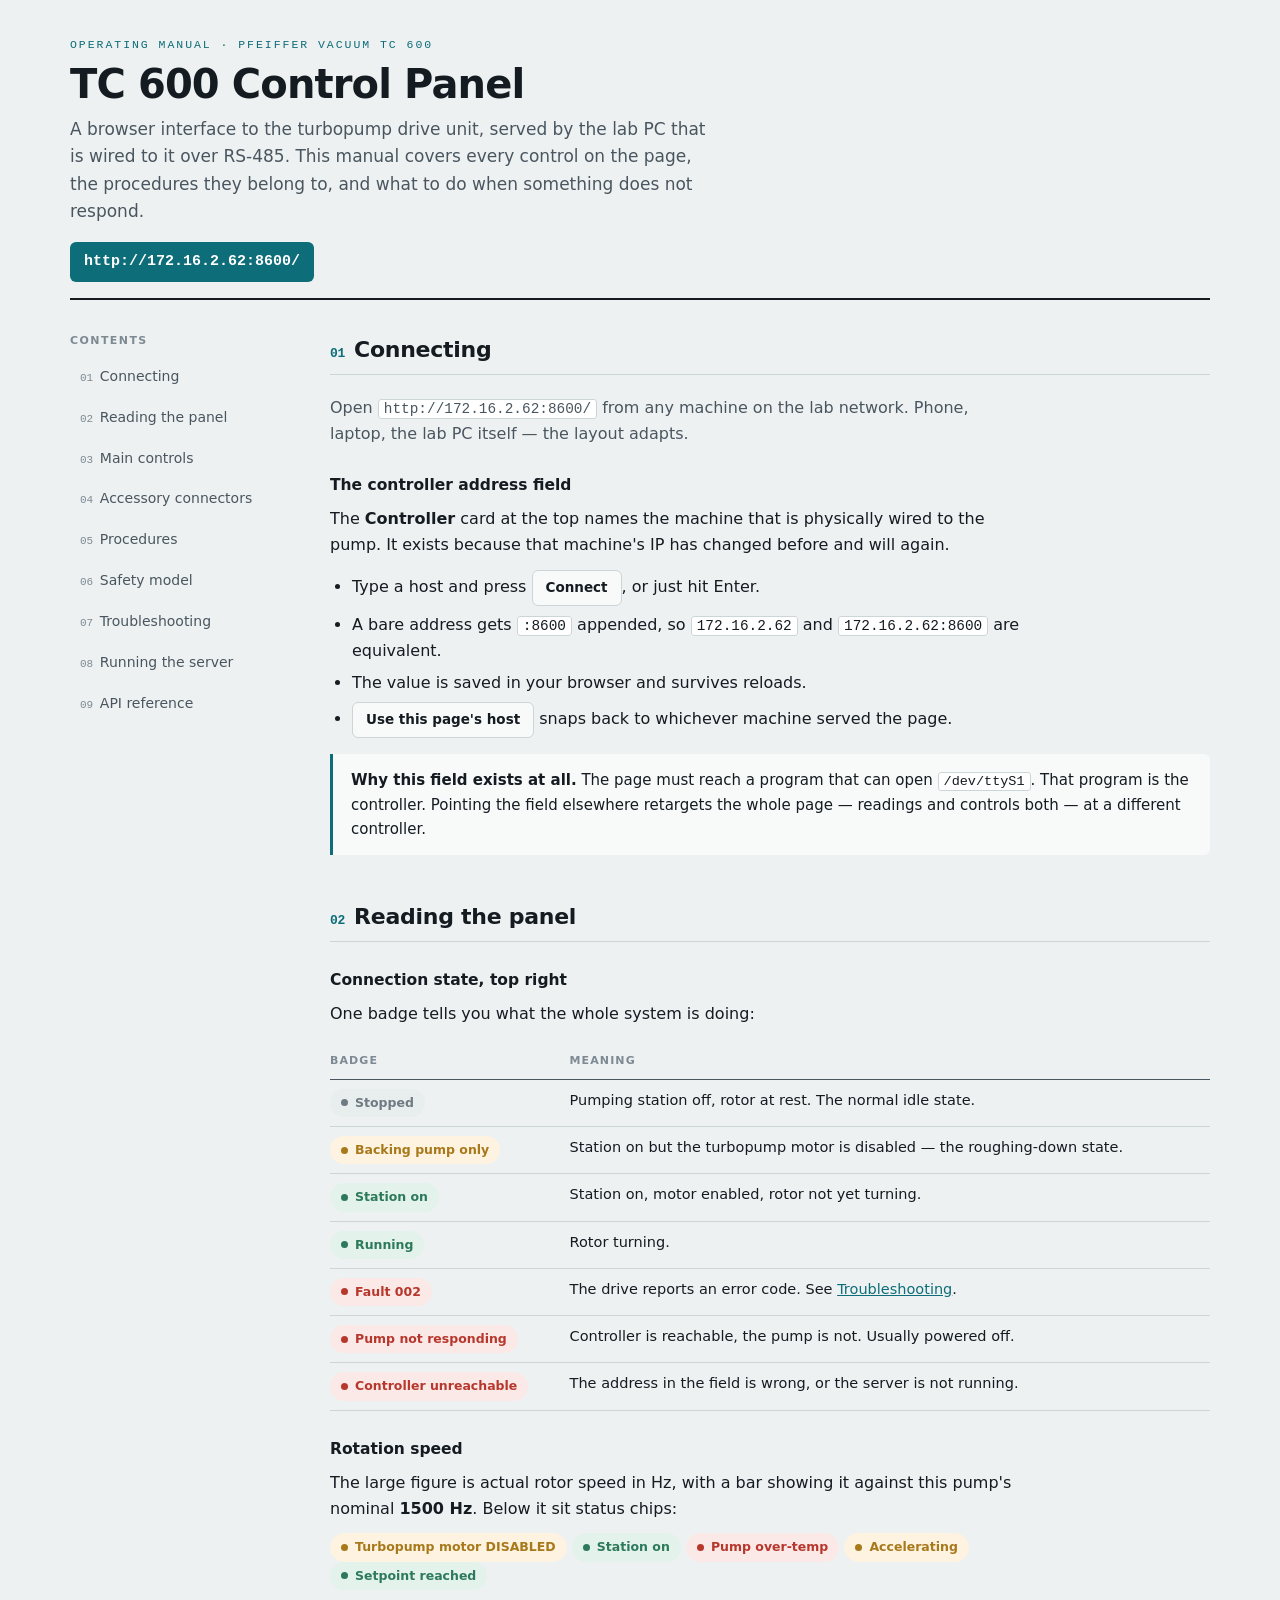
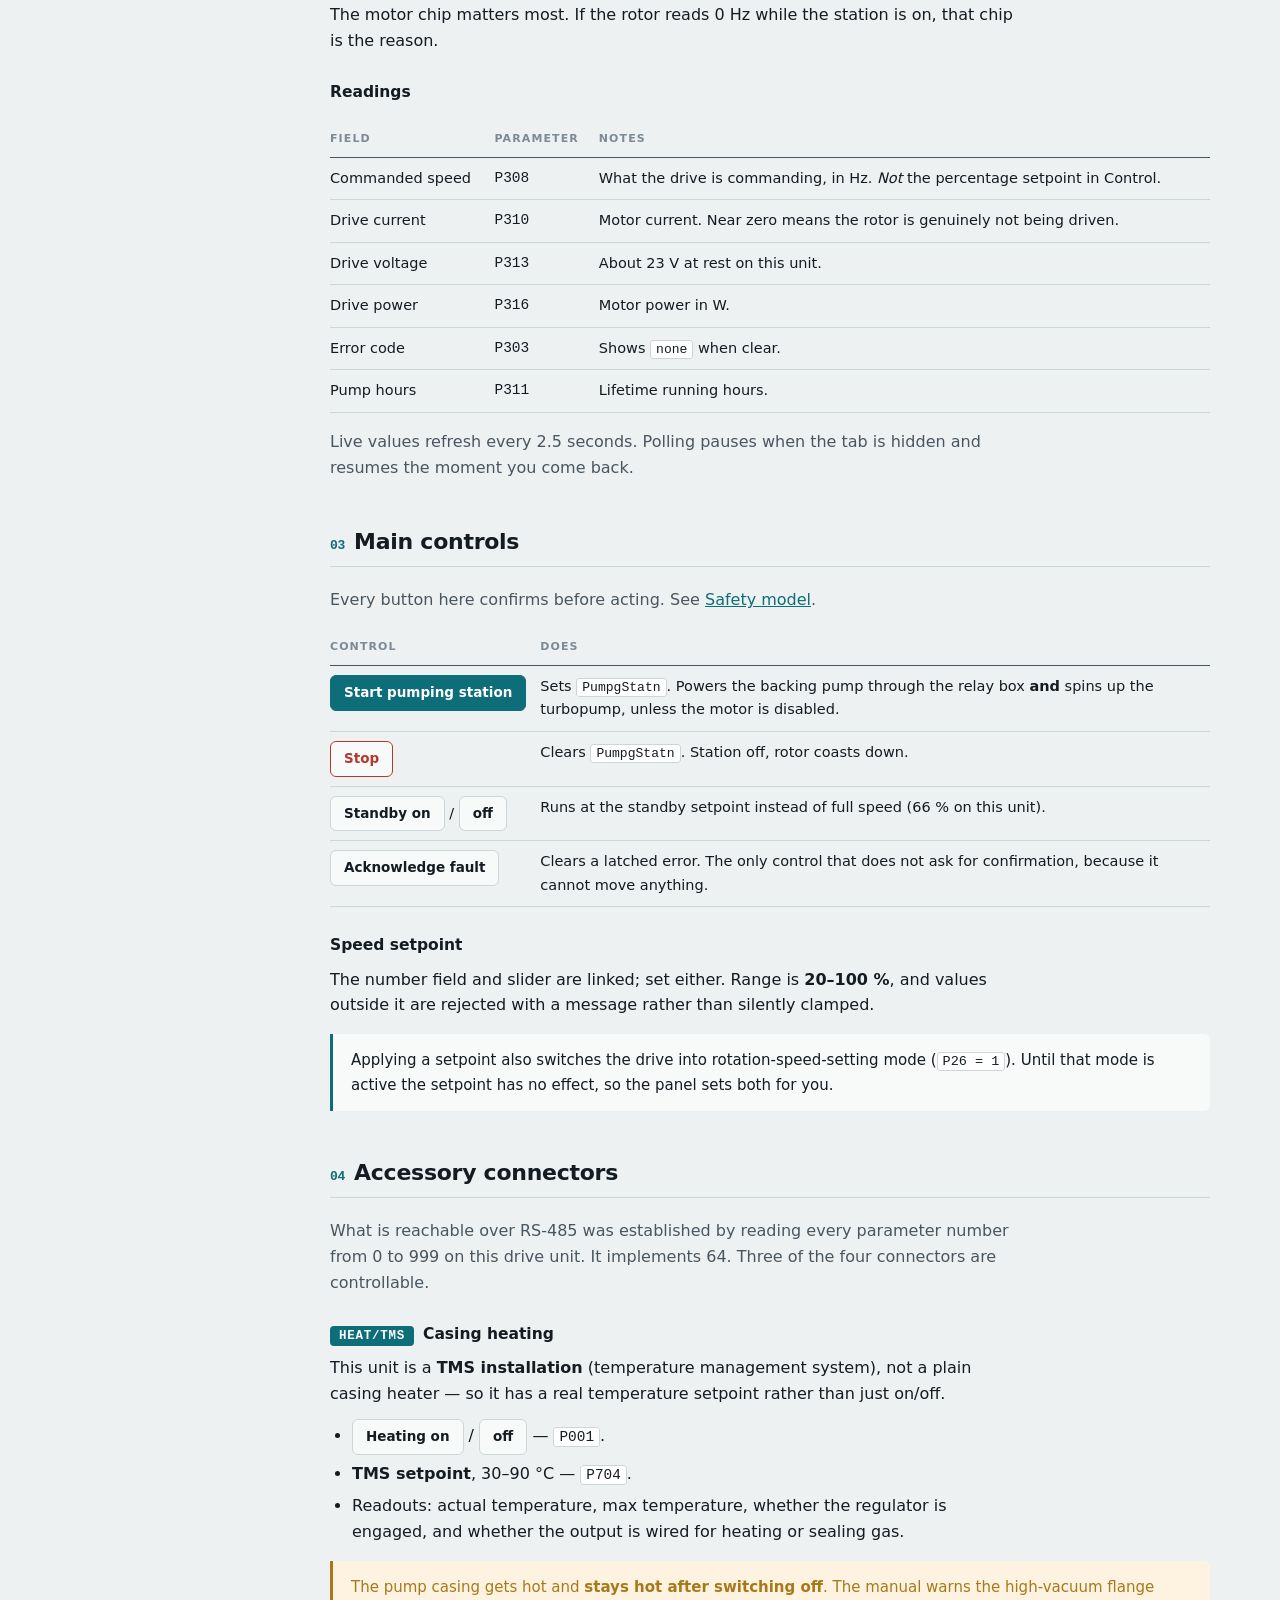
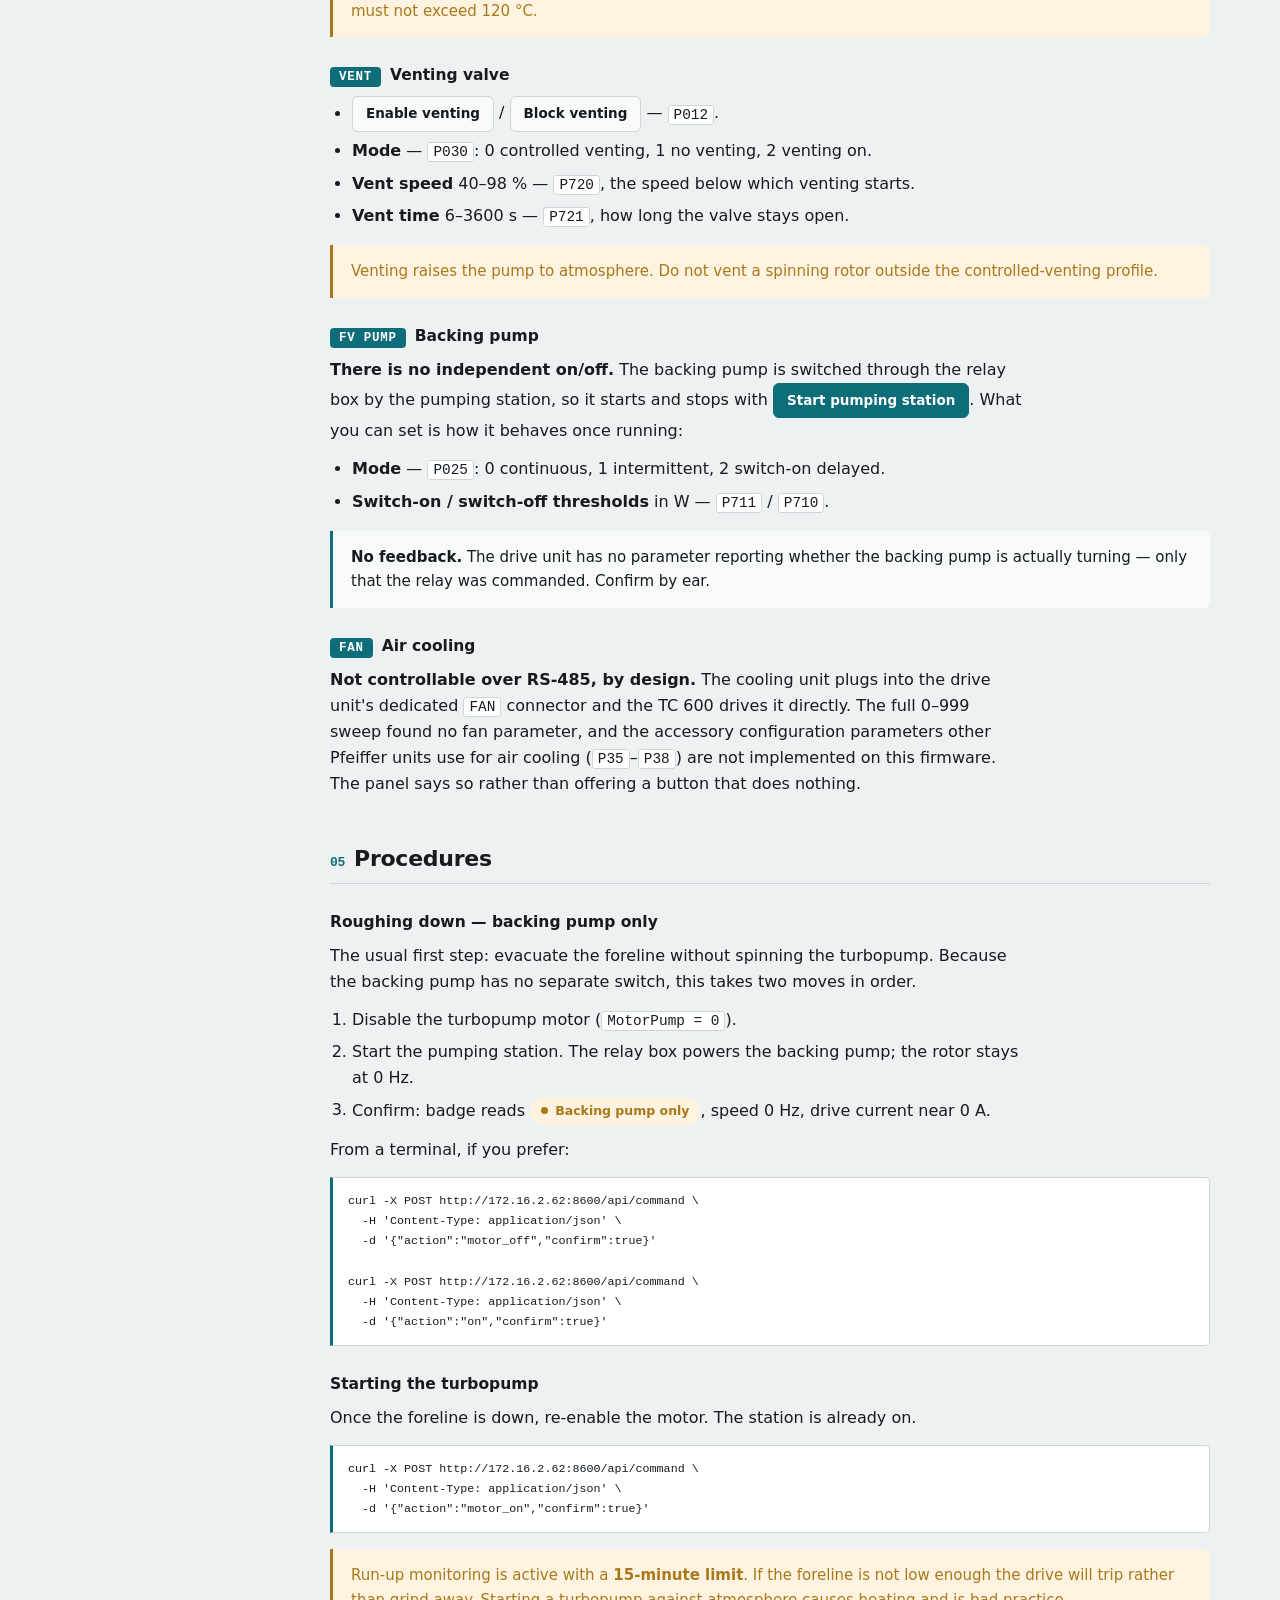
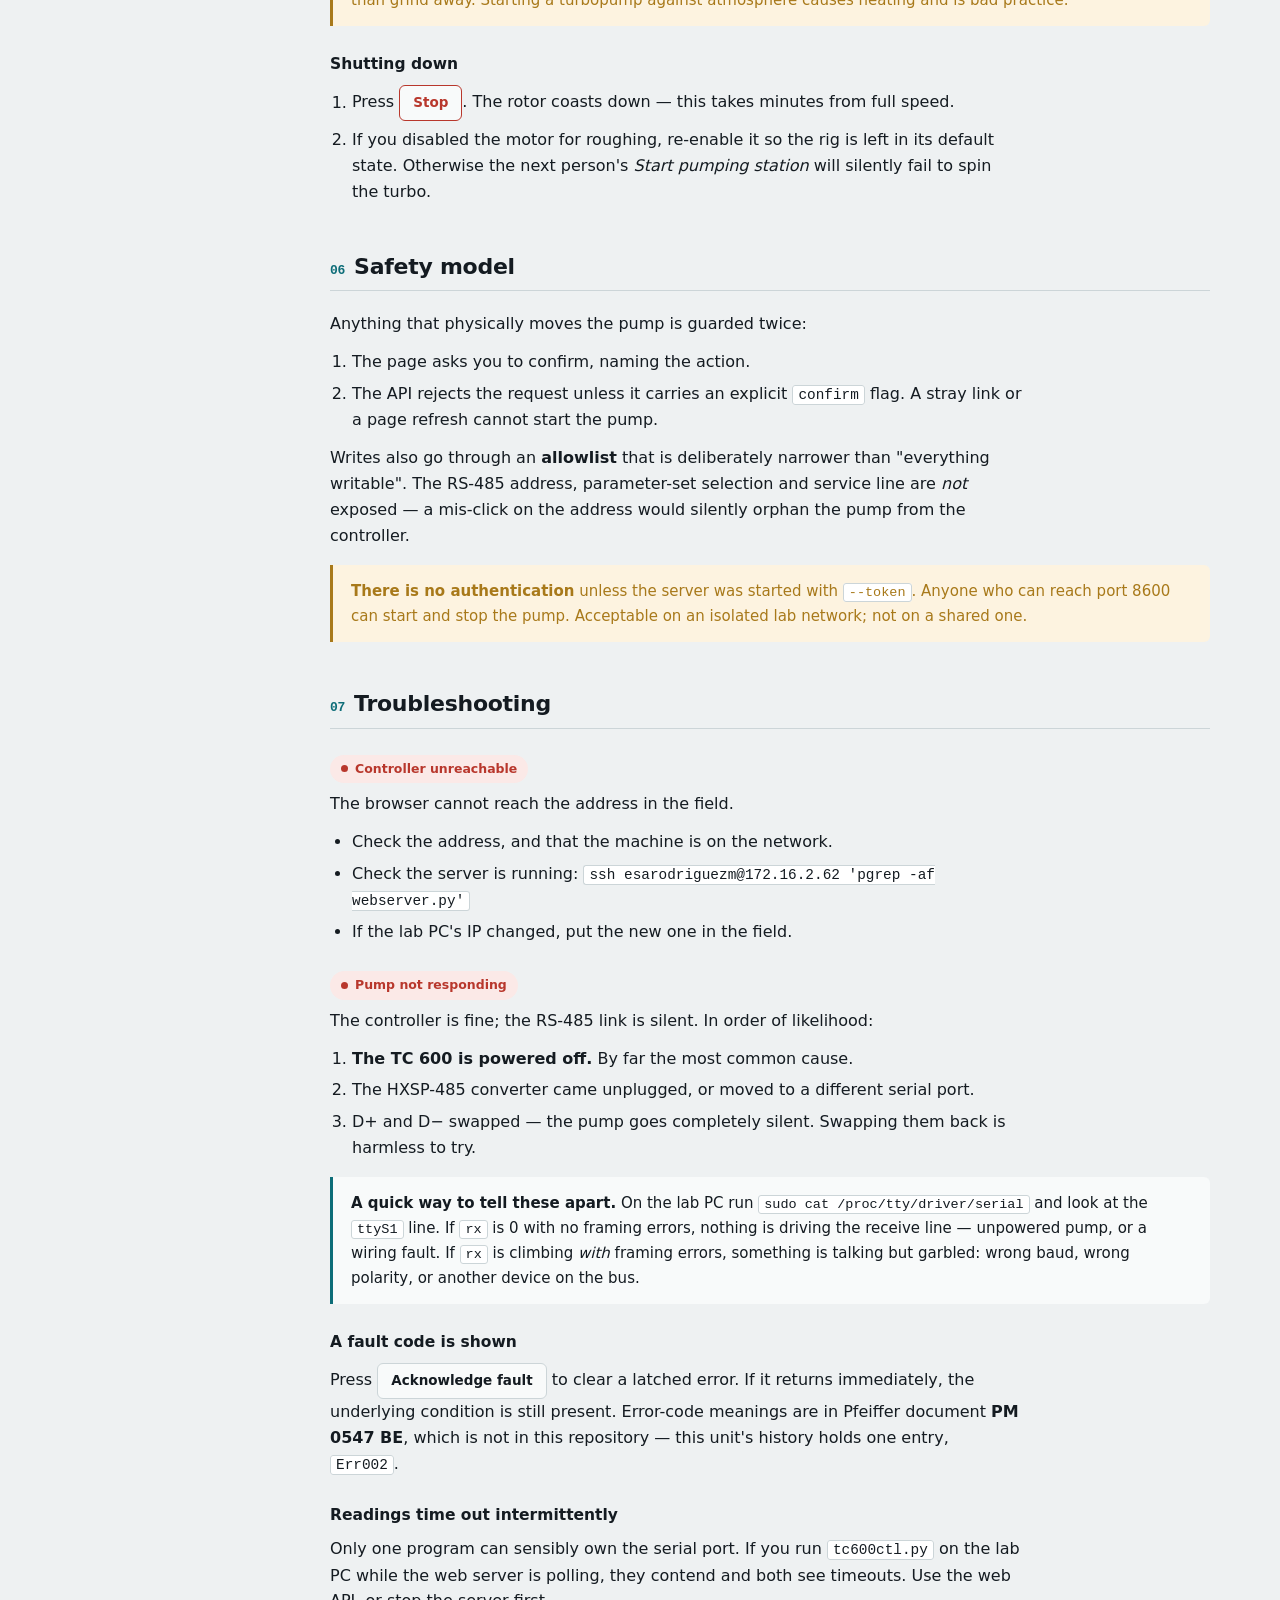
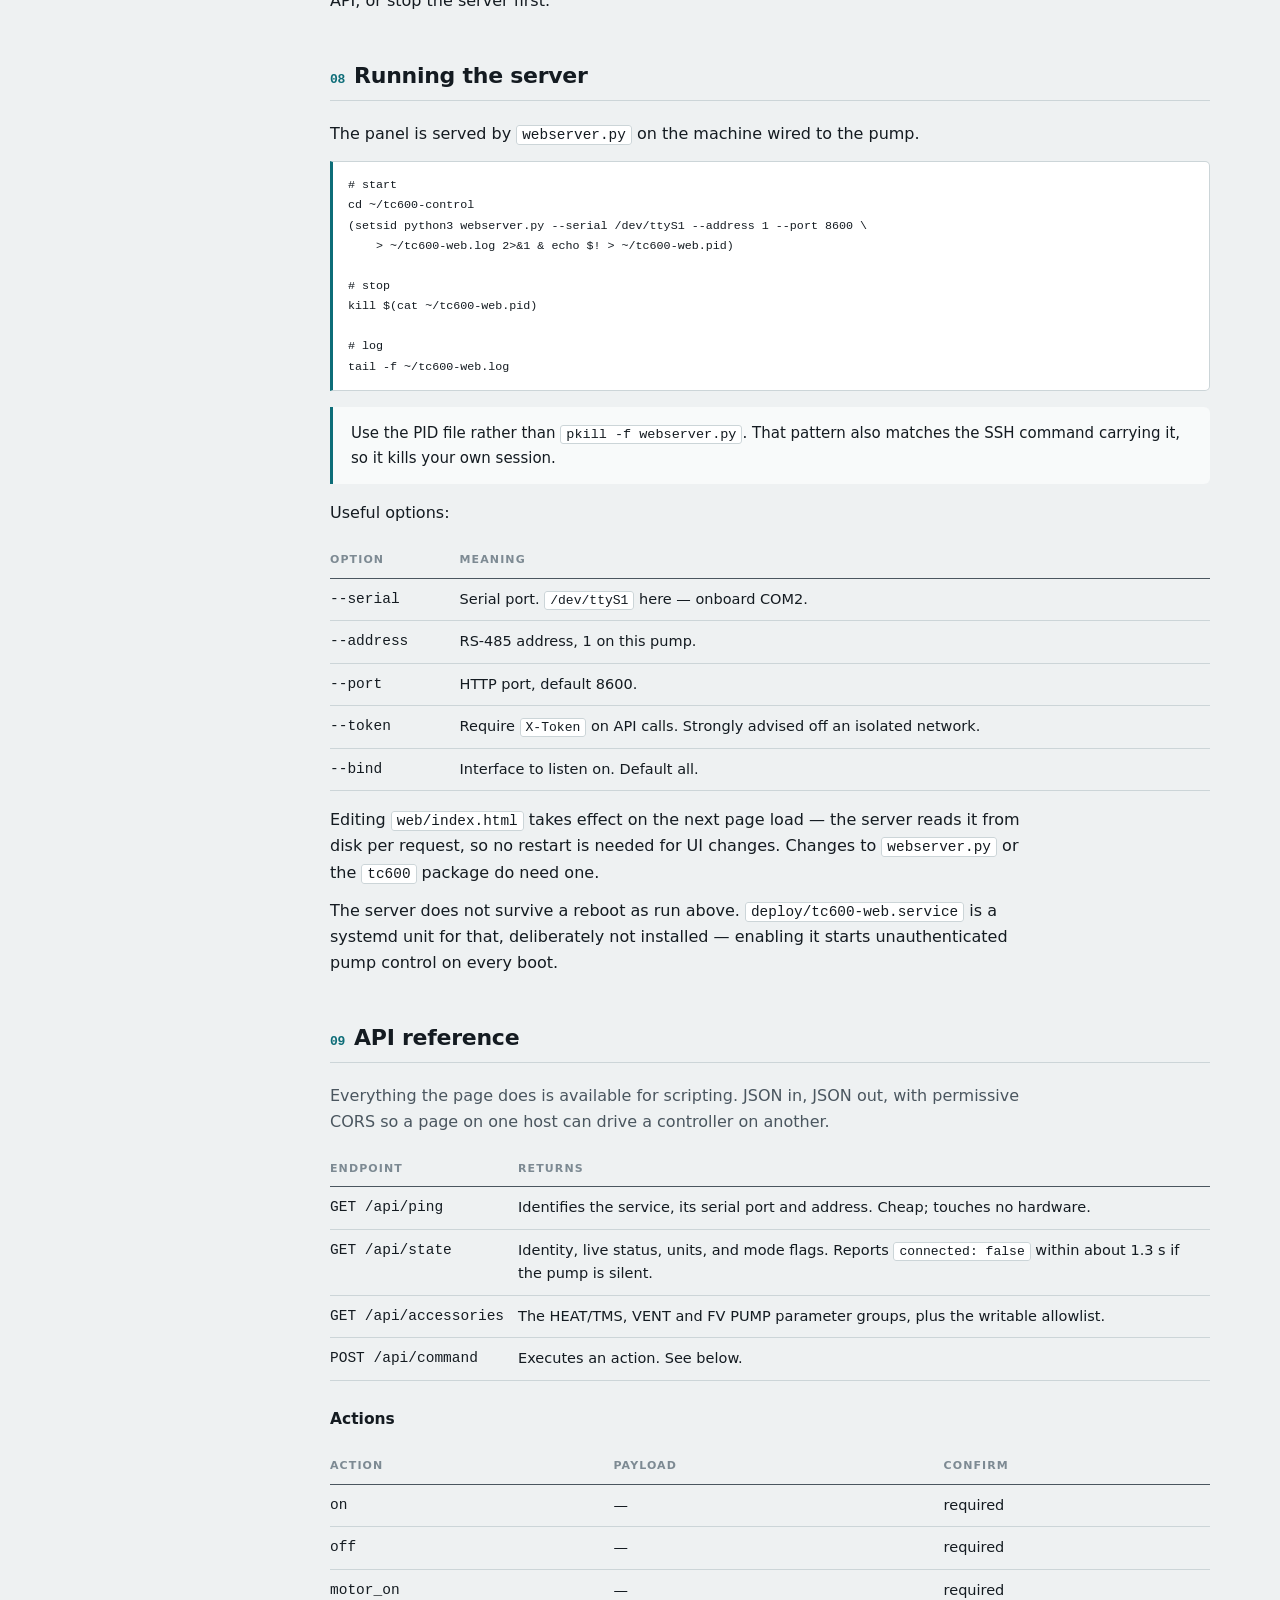
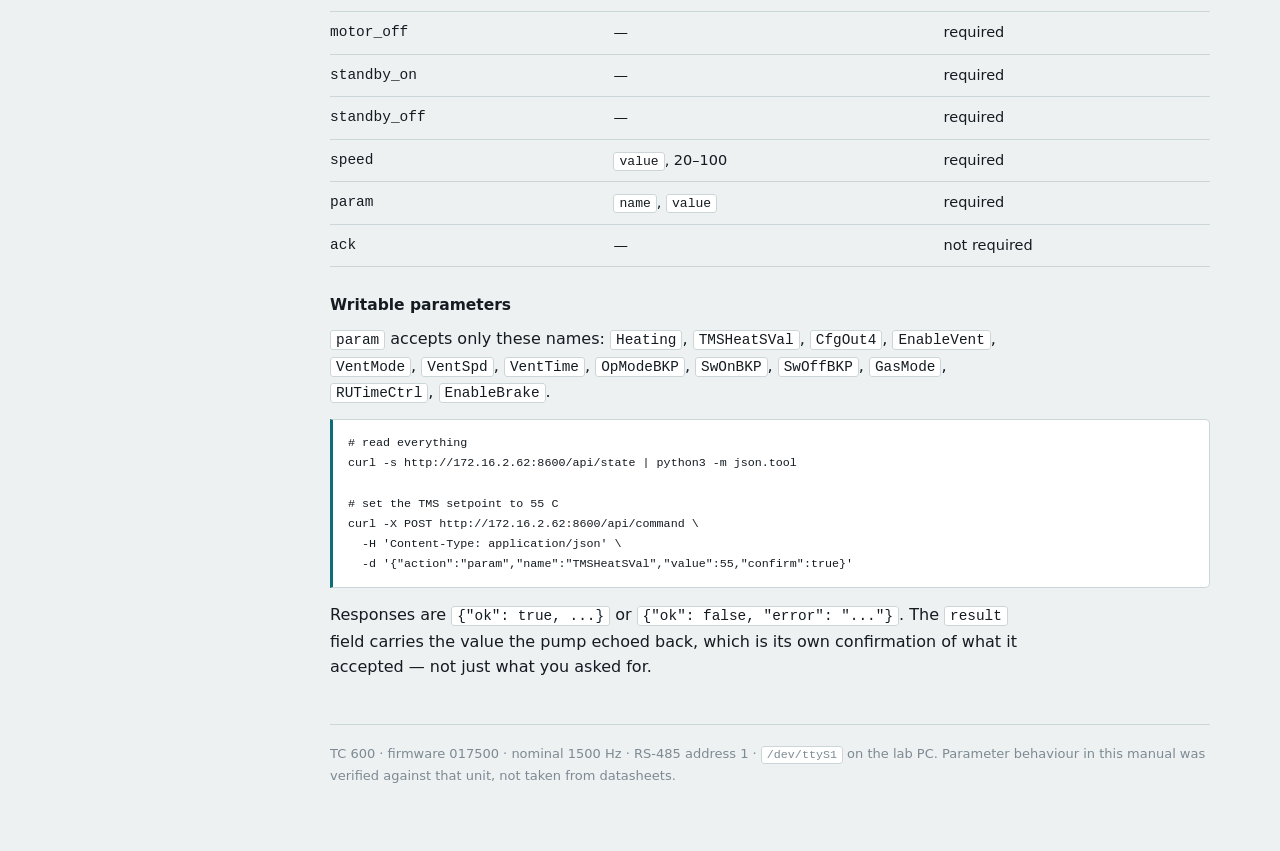
==== docs/control-panel-manual.html @ de3b2601 "Add webserver for TC 600 control panel with JSON API and interlocks - Implemented HTTP server to man" ====
<!doctype html>
<html lang="en">
<head>
<meta charset="utf-8">
<meta name="viewport" content="width=device-width, initial-scale=1">
<title>TC 600 Control Panel — Manual</title>
<style>
  :root{
    --paper:#eef1f2; --card:#f8fafa; --ink:#141b21; --ink-soft:#4a565f;
    --ink-faint:#7d8a93; --rule:#ccd5d8; --accent:#0d6d78; --accent-ink:#fff;
    --good:#2c7a5b; --good-bg:#e3f2ea; --warn:#a8791a; --warn-bg:#fdf3e0;
    --crit:#b8372c; --crit-bg:#fbe9e7; --idle:#6f7a82; --idle-bg:#e8edee;
    --field:#fff;
  }
  @media (prefers-color-scheme: dark){
    :root{
      --paper:#0e1418; --card:#161f25; --ink:#e4ebee; --ink-soft:#a7b4bc;
      --ink-faint:#77858e; --rule:#2a373f; --accent:#46b3bd; --accent-ink:#06222a;
      --good:#5fc194; --good-bg:#12291f; --warn:#d6a640; --warn-bg:#2b2210;
      --crit:#e2695c; --crit-bg:#2d1613; --idle:#93a1aa; --idle-bg:#1c262c;
      --field:#0d1418;
    }
  }
  :root[data-theme="dark"]{
    --paper:#0e1418; --card:#161f25; --ink:#e4ebee; --ink-soft:#a7b4bc;
    --ink-faint:#77858e; --rule:#2a373f; --accent:#46b3bd; --accent-ink:#06222a;
    --good:#5fc194; --good-bg:#12291f; --warn:#d6a640; --warn-bg:#2b2210;
    --crit:#e2695c; --crit-bg:#2d1613; --idle:#93a1aa; --idle-bg:#1c262c;
    --field:#0d1418;
  }
  :root[data-theme="light"]{
    --paper:#eef1f2; --card:#f8fafa; --ink:#141b21; --ink-soft:#4a565f;
    --ink-faint:#7d8a93; --rule:#ccd5d8; --accent:#0d6d78; --accent-ink:#fff;
    --good:#2c7a5b; --good-bg:#e3f2ea; --warn:#a8791a; --warn-bg:#fdf3e0;
    --crit:#b8372c; --crit-bg:#fbe9e7; --idle:#6f7a82; --idle-bg:#e8edee;
    --field:#fff;
  }

  *{box-sizing:border-box}
  body{margin:0;background:var(--paper);color:var(--ink);
       font-family:ui-sans-serif,system-ui,"Segoe UI",Roboto,Helvetica,Arial,sans-serif;
       font-size:16px;line-height:1.62}
  .mono,code,pre{font-family:ui-monospace,"SF Mono","Cascadia Code",Menlo,Consolas,monospace}

  .shell{max-width:1180px;margin:0 auto;padding:36px 20px 80px}
  .layout{display:grid;gap:36px;grid-template-columns:minmax(0,1fr)}
  @media(min-width:940px){.layout{grid-template-columns:216px minmax(0,1fr);gap:44px}}

  /* --- masthead --- */
  .masthead{border-bottom:2px solid var(--ink);padding-bottom:16px;margin-bottom:32px}
  .eyebrow{font-family:ui-monospace,Menlo,Consolas,monospace;font-size:11.5px;
           letter-spacing:.17em;text-transform:uppercase;color:var(--accent);
           margin-bottom:8px}
  h1{margin:0 0 10px;font-size:clamp(27px,4.6vw,40px);line-height:1.08;
     letter-spacing:-.022em;font-weight:660;text-wrap:balance}
  .standfirst{margin:0;max-width:60ch;color:var(--ink-soft);font-size:17px}
  .urlbar{margin-top:16px;display:inline-block;font-family:ui-monospace,Menlo,monospace;
          font-size:15px;padding:8px 14px;border-radius:6px;
          background:var(--accent);color:var(--accent-ink);font-weight:600}

  /* --- nav --- */
  nav{font-size:14px}
  @media(min-width:940px){nav{position:sticky;top:24px;align-self:start;max-height:calc(100vh - 48px);overflow-y:auto}}
  nav .navtitle{font-size:11px;letter-spacing:.13em;text-transform:uppercase;
                color:var(--ink-faint);font-weight:650;margin-bottom:10px}
  nav ol{list-style:none;margin:0;padding:0;display:flex;flex-direction:column;gap:2px;
         counter-reset:n}
  nav a{display:block;padding:5px 8px;border-radius:4px;color:var(--ink-soft);
        text-decoration:none;border-left:2px solid transparent;counter-increment:n}
  nav a::before{content:counter(n,decimal-leading-zero) "  ";color:var(--ink-faint);
                font-family:ui-monospace,Menlo,monospace;font-size:11px}
  nav a:hover{color:var(--accent);border-left-color:var(--accent);background:var(--card)}

  /* --- sections --- */
  section{margin-bottom:44px;scroll-margin-top:20px}
  h2{margin:0 0 6px;font-size:22px;letter-spacing:-.012em;font-weight:660;text-wrap:balance}
  h2 .num{font-family:ui-monospace,Menlo,monospace;font-size:13px;color:var(--accent);
          margin-right:9px;font-weight:600}
  h3{margin:26px 0 8px;font-size:15.5px;font-weight:660}
  h3 .conn{font-family:ui-monospace,Menlo,Consolas,monospace;font-size:12.5px;
           font-weight:700;letter-spacing:.06em;padding:3px 9px;border-radius:4px;
           background:var(--accent);color:var(--accent-ink);margin-right:9px}
  p{margin:0 0 12px;max-width:68ch}
  .lede{color:var(--ink-soft)}
  ul,ol.steps{margin:0 0 12px;padding-left:22px;max-width:68ch}
  li{margin-bottom:6px}
  .sechr{height:1px;background:var(--rule);border:0;margin:0 0 20px}

  .card{background:var(--card);border:1px solid var(--rule);border-radius:8px;
        padding:18px 20px;margin:16px 0}
  .note{border-left:3px solid var(--accent);border-radius:0 6px 6px 0;
        background:var(--card);padding:14px 18px;margin:16px 0;font-size:15px}
  .caution{border-left:3px solid var(--warn);background:var(--warn-bg);color:var(--warn);
           border-radius:0 6px 6px 0;padding:14px 18px;margin:16px 0;font-size:15px;
           font-weight:500}
  .caution strong,.note strong{font-weight:700}

  /* --- specimens --- */
  .pill{display:inline-flex;align-items:center;gap:7px;padding:4px 11px;border-radius:999px;
        font-size:12.5px;font-weight:650;white-space:nowrap;vertical-align:middle}
  .pill .dot{width:7px;height:7px;border-radius:50%;background:currentColor}
  .pill.good{color:var(--good);background:var(--good-bg)}
  .pill.warn{color:var(--warn);background:var(--warn-bg)}
  .pill.crit{color:var(--crit);background:var(--crit-bg)}
  .pill.idle{color:var(--idle);background:var(--idle-bg)}
  .btn{display:inline-block;font-size:13.5px;font-weight:650;padding:6px 13px;
       border-radius:6px;border:1px solid var(--rule);background:var(--card);
       color:var(--ink);vertical-align:middle}
  .btn.primary{background:var(--accent);color:var(--accent-ink);border-color:var(--accent)}
  .btn.danger{border-color:var(--crit);color:var(--crit)}

  /* --- tables --- */
  .tw{overflow-x:auto;margin:16px 0}
  table{border-collapse:collapse;width:100%;min-width:460px;font-size:14.5px;
        font-variant-numeric:tabular-nums}
  th,td{text-align:left;padding:9px 14px 9px 0;border-bottom:1px solid var(--rule);
        vertical-align:top}
  th{font-size:11px;letter-spacing:.1em;text-transform:uppercase;color:var(--ink-faint);
     font-weight:650;border-bottom-color:var(--ink-soft)}
  td.k{white-space:nowrap}

  code{font-size:.9em;background:var(--field);border:1px solid var(--rule);
       border-radius:3px;padding:1px 5px}
  pre{background:var(--field);border:1px solid var(--rule);border-left:3px solid var(--accent);
      border-radius:0 5px 5px 0;padding:13px 15px;overflow-x:auto;font-size:13px;
      line-height:1.55;margin:14px 0}
  pre code{background:none;border:none;padding:0}

  footer{border-top:1px solid var(--rule);padding-top:18px;color:var(--ink-faint);
         font-size:13px}
  a{color:var(--accent)}
  :focus-visible{outline:2px solid var(--accent);outline-offset:2px}
</style>
</head>
<body>

<div class="shell">

  <header class="masthead">
    <div class="eyebrow">Operating manual &middot; Pfeiffer Vacuum TC 600</div>
    <h1>TC 600 Control Panel</h1>
    <p class="standfirst">
      A browser interface to the turbopump drive unit, served by the lab PC that is
      wired to it over RS-485. This manual covers every control on the page, the
      procedures they belong to, and what to do when something does not respond.
    </p>
    <div class="urlbar">http://172.16.2.62:8600/</div>
  </header>

  <div class="layout">
    <nav>
      <div class="navtitle">Contents</div>
      <ol>
        <li><a href="#connect">Connecting</a></li>
        <li><a href="#reading">Reading the panel</a></li>
        <li><a href="#controls">Main controls</a></li>
        <li><a href="#accessories">Accessory connectors</a></li>
        <li><a href="#procedures">Procedures</a></li>
        <li><a href="#safety">Safety model</a></li>
        <li><a href="#trouble">Troubleshooting</a></li>
        <li><a href="#server">Running the server</a></li>
        <li><a href="#api">API reference</a></li>
      </ol>
    </nav>

    <main>

    <!-- 1 ------------------------------------------------------------------>
    <section id="connect">
      <h2><span class="num">01</span>Connecting</h2>
      <hr class="sechr">
      <p class="lede">
        Open <code>http://172.16.2.62:8600/</code> from any machine on the lab
        network. Phone, laptop, the lab PC itself &mdash; the layout adapts.
      </p>

      <h3>The controller address field</h3>
      <p>
        The <strong>Controller</strong> card at the top names the machine that is
        physically wired to the pump. It exists because that machine's IP has
        changed before and will again.
      </p>
      <ul>
        <li>Type a host and press <span class="btn">Connect</span>, or just hit Enter.</li>
        <li>A bare address gets <code>:8600</code> appended, so <code>172.16.2.62</code>
            and <code>172.16.2.62:8600</code> are equivalent.</li>
        <li>The value is saved in your browser and survives reloads.</li>
        <li><span class="btn">Use this page's host</span> snaps back to whichever
            machine served the page.</li>
      </ul>
      <div class="note">
        <strong>Why this field exists at all.</strong> The page must reach a program
        that can open <code>/dev/ttyS1</code>. That program is the controller. Pointing
        the field elsewhere retargets the whole page &mdash; readings and controls
        both &mdash; at a different controller.
      </div>
    </section>

    <!-- 2 ------------------------------------------------------------------>
    <section id="reading">
      <h2><span class="num">02</span>Reading the panel</h2>
      <hr class="sechr">

      <h3>Connection state, top right</h3>
      <p>One badge tells you what the whole system is doing:</p>
      <div class="tw">
        <table>
          <thead><tr><th>Badge</th><th>Meaning</th></tr></thead>
          <tbody>
            <tr><td class="k"><span class="pill idle"><i class="dot"></i>Stopped</span></td>
                <td>Pumping station off, rotor at rest. The normal idle state.</td></tr>
            <tr><td class="k"><span class="pill warn"><i class="dot"></i>Backing pump only</span></td>
                <td>Station on but the turbopump motor is disabled &mdash; the roughing-down state.</td></tr>
            <tr><td class="k"><span class="pill good"><i class="dot"></i>Station on</span></td>
                <td>Station on, motor enabled, rotor not yet turning.</td></tr>
            <tr><td class="k"><span class="pill good"><i class="dot"></i>Running</span></td>
                <td>Rotor turning.</td></tr>
            <tr><td class="k"><span class="pill crit"><i class="dot"></i>Fault 002</span></td>
                <td>The drive reports an error code. See <a href="#trouble">Troubleshooting</a>.</td></tr>
            <tr><td class="k"><span class="pill crit"><i class="dot"></i>Pump not responding</span></td>
                <td>Controller is reachable, the pump is not. Usually powered off.</td></tr>
            <tr><td class="k"><span class="pill crit"><i class="dot"></i>Controller unreachable</span></td>
                <td>The address in the field is wrong, or the server is not running.</td></tr>
          </tbody>
        </table>
      </div>

      <h3>Rotation speed</h3>
      <p>
        The large figure is actual rotor speed in Hz, with a bar showing it against
        this pump's nominal <strong>1500 Hz</strong>. Below it sit status chips:
      </p>
      <p>
        <span class="pill warn"><i class="dot"></i>Turbopump motor DISABLED</span>
        <span class="pill good"><i class="dot"></i>Station on</span>
        <span class="pill crit"><i class="dot"></i>Pump over-temp</span>
        <span class="pill warn"><i class="dot"></i>Accelerating</span>
        <span class="pill good"><i class="dot"></i>Setpoint reached</span>
      </p>
      <p>
        The motor chip matters most. If the rotor reads 0 Hz while the station is on,
        that chip is the reason.
      </p>

      <h3>Readings</h3>
      <div class="tw">
        <table>
          <thead><tr><th>Field</th><th>Parameter</th><th>Notes</th></tr></thead>
          <tbody>
            <tr><td class="k">Commanded speed</td><td class="k mono">P308</td>
                <td>What the drive is commanding, in Hz. <em>Not</em> the percentage setpoint in Control.</td></tr>
            <tr><td class="k">Drive current</td><td class="k mono">P310</td>
                <td>Motor current. Near zero means the rotor is genuinely not being driven.</td></tr>
            <tr><td class="k">Drive voltage</td><td class="k mono">P313</td>
                <td>About 23 V at rest on this unit.</td></tr>
            <tr><td class="k">Drive power</td><td class="k mono">P316</td><td>Motor power in W.</td></tr>
            <tr><td class="k">Error code</td><td class="k mono">P303</td>
                <td>Shows <code>none</code> when clear.</td></tr>
            <tr><td class="k">Pump hours</td><td class="k mono">P311</td>
                <td>Lifetime running hours.</td></tr>
          </tbody>
        </table>
      </div>
      <p class="lede">
        Live values refresh every 2.5 seconds. Polling pauses when the tab is hidden
        and resumes the moment you come back.
      </p>
    </section>

    <!-- 3 ------------------------------------------------------------------>
    <section id="controls">
      <h2><span class="num">03</span>Main controls</h2>
      <hr class="sechr">
      <p class="lede">Every button here confirms before acting. See <a href="#safety">Safety model</a>.</p>

      <div class="tw">
        <table>
          <thead><tr><th>Control</th><th>Does</th></tr></thead>
          <tbody>
            <tr><td class="k"><span class="btn primary">Start pumping station</span></td>
                <td>Sets <code>PumpgStatn</code>. Powers the backing pump through the relay box
                    <strong>and</strong> spins up the turbopump, unless the motor is disabled.</td></tr>
            <tr><td class="k"><span class="btn danger">Stop</span></td>
                <td>Clears <code>PumpgStatn</code>. Station off, rotor coasts down.</td></tr>
            <tr><td class="k"><span class="btn">Standby on</span> / <span class="btn">off</span></td>
                <td>Runs at the standby setpoint instead of full speed (66 % on this unit).</td></tr>
            <tr><td class="k"><span class="btn">Acknowledge fault</span></td>
                <td>Clears a latched error. The only control that does not ask for confirmation,
                    because it cannot move anything.</td></tr>
          </tbody>
        </table>
      </div>

      <h3>Speed setpoint</h3>
      <p>
        The number field and slider are linked; set either. Range is
        <strong>20&ndash;100 %</strong>, and values outside it are rejected with a
        message rather than silently clamped.
      </p>
      <div class="note">
        Applying a setpoint also switches the drive into rotation-speed-setting mode
        (<code>P26 = 1</code>). Until that mode is active the setpoint has no effect,
        so the panel sets both for you.
      </div>
    </section>

    <!-- 4 ------------------------------------------------------------------>
    <section id="accessories">
      <h2><span class="num">04</span>Accessory connectors</h2>
      <hr class="sechr">
      <p class="lede">
        What is reachable over RS-485 was established by reading every parameter
        number from 0 to 999 on this drive unit. It implements 64. Three of the four
        connectors are controllable.
      </p>

      <h3><span class="conn">HEAT/TMS</span>Casing heating</h3>
      <p>
        This unit is a <strong>TMS installation</strong> (temperature management
        system), not a plain casing heater &mdash; so it has a real temperature
        setpoint rather than just on/off.
      </p>
      <ul>
        <li><span class="btn">Heating on</span> / <span class="btn">off</span> &mdash; <code>P001</code>.</li>
        <li><strong>TMS setpoint</strong>, 30&ndash;90 &deg;C &mdash; <code>P704</code>.</li>
        <li>Readouts: actual temperature, max temperature, whether the regulator is
            engaged, and whether the output is wired for heating or sealing gas.</li>
      </ul>
      <div class="caution">
        The pump casing gets hot and <strong>stays hot after switching off</strong>.
        The manual warns the high-vacuum flange must not exceed 120 &deg;C.
      </div>

      <h3><span class="conn">VENT</span>Venting valve</h3>
      <ul>
        <li><span class="btn">Enable venting</span> / <span class="btn">Block venting</span> &mdash; <code>P012</code>.</li>
        <li><strong>Mode</strong> &mdash; <code>P030</code>: 0 controlled venting,
            1 no venting, 2 venting on.</li>
        <li><strong>Vent speed</strong> 40&ndash;98 % &mdash; <code>P720</code>, the speed below which venting starts.</li>
        <li><strong>Vent time</strong> 6&ndash;3600 s &mdash; <code>P721</code>, how long the valve stays open.</li>
      </ul>
      <div class="caution">
        Venting raises the pump to atmosphere. Do not vent a spinning rotor outside
        the controlled-venting profile.
      </div>

      <h3><span class="conn">FV PUMP</span>Backing pump</h3>
      <p>
        <strong>There is no independent on/off.</strong> The backing pump is switched
        through the relay box by the pumping station, so it starts and stops with
        <span class="btn primary">Start pumping station</span>. What you can set is
        how it behaves once running:
      </p>
      <ul>
        <li><strong>Mode</strong> &mdash; <code>P025</code>: 0 continuous, 1 intermittent, 2 switch-on delayed.</li>
        <li><strong>Switch-on / switch-off thresholds</strong> in W &mdash; <code>P711</code> / <code>P710</code>.</li>
      </ul>
      <div class="note">
        <strong>No feedback.</strong> The drive unit has no parameter reporting whether
        the backing pump is actually turning &mdash; only that the relay was commanded.
        Confirm by ear.
      </div>

      <h3><span class="conn">FAN</span>Air cooling</h3>
      <p>
        <strong>Not controllable over RS-485, by design.</strong> The cooling unit plugs
        into the drive unit's dedicated <code>FAN</code> connector and the TC 600 drives
        it directly. The full 0&ndash;999 sweep found no fan parameter, and the accessory
        configuration parameters other Pfeiffer units use for air cooling
        (<code>P35</code>&ndash;<code>P38</code>) are not implemented on this firmware.
        The panel says so rather than offering a button that does nothing.
      </p>
    </section>

    <!-- 5 ------------------------------------------------------------------>
    <section id="procedures">
      <h2><span class="num">05</span>Procedures</h2>
      <hr class="sechr">

      <h3>Roughing down &mdash; backing pump only</h3>
      <p>
        The usual first step: evacuate the foreline without spinning the turbopump.
        Because the backing pump has no separate switch, this takes two moves in order.
      </p>
      <ol class="steps">
        <li>Disable the turbopump motor (<code>MotorPump = 0</code>).</li>
        <li>Start the pumping station. The relay box powers the backing pump; the rotor stays at 0 Hz.</li>
        <li>Confirm: badge reads <span class="pill warn"><i class="dot"></i>Backing pump only</span>,
            speed 0 Hz, drive current near 0 A.</li>
      </ol>
      <p>From a terminal, if you prefer:</p>
<pre><code>curl -X POST http://172.16.2.62:8600/api/command \
  -H 'Content-Type: application/json' \
  -d '{"action":"motor_off","confirm":true}'

curl -X POST http://172.16.2.62:8600/api/command \
  -H 'Content-Type: application/json' \
  -d '{"action":"on","confirm":true}'</code></pre>

      <h3>Starting the turbopump</h3>
      <p>Once the foreline is down, re-enable the motor. The station is already on.</p>
<pre><code>curl -X POST http://172.16.2.62:8600/api/command \
  -H 'Content-Type: application/json' \
  -d '{"action":"motor_on","confirm":true}'</code></pre>
      <div class="caution">
        Run-up monitoring is active with a <strong>15-minute limit</strong>. If the
        foreline is not low enough the drive will trip rather than grind away. Starting
        a turbopump against atmosphere causes heating and is bad practice.
      </div>

      <h3>Shutting down</h3>
      <ol class="steps">
        <li>Press <span class="btn danger">Stop</span>. The rotor coasts down &mdash; this takes minutes from full speed.</li>
        <li>If you disabled the motor for roughing, re-enable it so the rig is left in
            its default state. Otherwise the next person's
            <em>Start pumping station</em> will silently fail to spin the turbo.</li>
      </ol>
    </section>

    <!-- 6 ------------------------------------------------------------------>
    <section id="safety">
      <h2><span class="num">06</span>Safety model</h2>
      <hr class="sechr">
      <p>Anything that physically moves the pump is guarded twice:</p>
      <ol class="steps">
        <li>The page asks you to confirm, naming the action.</li>
        <li>The API rejects the request unless it carries an explicit
            <code>confirm</code> flag. A stray link or a page refresh cannot start the pump.</li>
      </ol>
      <p>
        Writes also go through an <strong>allowlist</strong> that is deliberately
        narrower than "everything writable". The RS-485 address, parameter-set
        selection and service line are <em>not</em> exposed &mdash; a mis-click on the
        address would silently orphan the pump from the controller.
      </p>
      <div class="caution">
        <strong>There is no authentication</strong> unless the server was started with
        <code>--token</code>. Anyone who can reach port 8600 can start and stop the pump.
        Acceptable on an isolated lab network; not on a shared one.
      </div>
    </section>

    <!-- 7 ------------------------------------------------------------------>
    <section id="trouble">
      <h2><span class="num">07</span>Troubleshooting</h2>
      <hr class="sechr">

      <h3><span class="pill crit"><i class="dot"></i>Controller unreachable</span></h3>
      <p>The browser cannot reach the address in the field.</p>
      <ul>
        <li>Check the address, and that the machine is on the network.</li>
        <li>Check the server is running: <code>ssh esarodriguezm@172.16.2.62 'pgrep -af webserver.py'</code></li>
        <li>If the lab PC's IP changed, put the new one in the field.</li>
      </ul>

      <h3><span class="pill crit"><i class="dot"></i>Pump not responding</span></h3>
      <p>
        The controller is fine; the RS-485 link is silent. In order of likelihood:
      </p>
      <ol class="steps">
        <li><strong>The TC 600 is powered off.</strong> By far the most common cause.</li>
        <li>The HXSP-485 converter came unplugged, or moved to a different serial port.</li>
        <li>D+ and D&minus; swapped &mdash; the pump goes completely silent. Swapping them back is harmless to try.</li>
      </ol>
      <div class="note">
        <strong>A quick way to tell these apart.</strong> On the lab PC run
        <code>sudo cat /proc/tty/driver/serial</code> and look at the <code>ttyS1</code> line.
        If <code>rx</code> is 0 with no framing errors, nothing is driving the receive line
        &mdash; unpowered pump, or a wiring fault. If <code>rx</code> is climbing <em>with</em>
        framing errors, something is talking but garbled: wrong baud, wrong polarity,
        or another device on the bus.
      </div>

      <h3>A fault code is shown</h3>
      <p>
        Press <span class="btn">Acknowledge fault</span> to clear a latched error. If it
        returns immediately, the underlying condition is still present. Error-code
        meanings are in Pfeiffer document <strong>PM 0547 BE</strong>, which is not in
        this repository &mdash; this unit's history holds one entry, <code>Err002</code>.
      </p>

      <h3>Readings time out intermittently</h3>
      <p>
        Only one program can sensibly own the serial port. If you run
        <code>tc600ctl.py</code> on the lab PC while the web server is polling, they
        contend and both see timeouts. Use the web API, or stop the server first.
      </p>
    </section>

    <!-- 8 ------------------------------------------------------------------>
    <section id="server">
      <h2><span class="num">08</span>Running the server</h2>
      <hr class="sechr">
      <p>The panel is served by <code>webserver.py</code> on the machine wired to the pump.</p>
<pre><code># start
cd ~/tc600-control
(setsid python3 webserver.py --serial /dev/ttyS1 --address 1 --port 8600 \
    &gt; ~/tc600-web.log 2&gt;&amp;1 &amp; echo $! &gt; ~/tc600-web.pid)

# stop
kill $(cat ~/tc600-web.pid)

# log
tail -f ~/tc600-web.log</code></pre>
      <div class="note">
        Use the PID file rather than <code>pkill -f webserver.py</code>. That pattern also
        matches the SSH command carrying it, so it kills your own session.
      </div>
      <p>Useful options:</p>
      <div class="tw">
        <table>
          <thead><tr><th>Option</th><th>Meaning</th></tr></thead>
          <tbody>
            <tr><td class="k mono">--serial</td><td>Serial port. <code>/dev/ttyS1</code> here &mdash; onboard COM2.</td></tr>
            <tr><td class="k mono">--address</td><td>RS-485 address, 1 on this pump.</td></tr>
            <tr><td class="k mono">--port</td><td>HTTP port, default 8600.</td></tr>
            <tr><td class="k mono">--token</td><td>Require <code>X-Token</code> on API calls. Strongly advised off an isolated network.</td></tr>
            <tr><td class="k mono">--bind</td><td>Interface to listen on. Default all.</td></tr>
          </tbody>
        </table>
      </div>
      <p>
        Editing <code>web/index.html</code> takes effect on the next page load &mdash; the
        server reads it from disk per request, so no restart is needed for UI changes.
        Changes to <code>webserver.py</code> or the <code>tc600</code> package do need one.
      </p>
      <p>
        The server does not survive a reboot as run above.
        <code>deploy/tc600-web.service</code> is a systemd unit for that, deliberately
        not installed &mdash; enabling it starts unauthenticated pump control on every boot.
      </p>
    </section>

    <!-- 9 ------------------------------------------------------------------>
    <section id="api">
      <h2><span class="num">09</span>API reference</h2>
      <hr class="sechr">
      <p class="lede">
        Everything the page does is available for scripting. JSON in, JSON out, with
        permissive CORS so a page on one host can drive a controller on another.
      </p>

      <div class="tw">
        <table>
          <thead><tr><th>Endpoint</th><th>Returns</th></tr></thead>
          <tbody>
            <tr><td class="k mono">GET /api/ping</td><td>Identifies the service, its serial port and address. Cheap; touches no hardware.</td></tr>
            <tr><td class="k mono">GET /api/state</td><td>Identity, live status, units, and mode flags. Reports <code>connected: false</code> within about 1.3 s if the pump is silent.</td></tr>
            <tr><td class="k mono">GET /api/accessories</td><td>The HEAT/TMS, VENT and FV PUMP parameter groups, plus the writable allowlist.</td></tr>
            <tr><td class="k mono">POST /api/command</td><td>Executes an action. See below.</td></tr>
          </tbody>
        </table>
      </div>

      <h3>Actions</h3>
      <div class="tw">
        <table>
          <thead><tr><th>Action</th><th>Payload</th><th>Confirm</th></tr></thead>
          <tbody>
            <tr><td class="k mono">on</td><td>&mdash;</td><td>required</td></tr>
            <tr><td class="k mono">off</td><td>&mdash;</td><td>required</td></tr>
            <tr><td class="k mono">motor_on</td><td>&mdash;</td><td>required</td></tr>
            <tr><td class="k mono">motor_off</td><td>&mdash;</td><td>required</td></tr>
            <tr><td class="k mono">standby_on</td><td>&mdash;</td><td>required</td></tr>
            <tr><td class="k mono">standby_off</td><td>&mdash;</td><td>required</td></tr>
            <tr><td class="k mono">speed</td><td><code>value</code>, 20&ndash;100</td><td>required</td></tr>
            <tr><td class="k mono">param</td><td><code>name</code>, <code>value</code></td><td>required</td></tr>
            <tr><td class="k mono">ack</td><td>&mdash;</td><td>not required</td></tr>
          </tbody>
        </table>
      </div>

      <h3>Writable parameters</h3>
      <p>
        <code>param</code> accepts only these names:
        <code>Heating</code>, <code>TMSHeatSVal</code>, <code>CfgOut4</code>,
        <code>EnableVent</code>, <code>VentMode</code>, <code>VentSpd</code>,
        <code>VentTime</code>, <code>OpModeBKP</code>, <code>SwOnBKP</code>,
        <code>SwOffBKP</code>, <code>GasMode</code>, <code>RUTimeCtrl</code>,
        <code>EnableBrake</code>.
      </p>
<pre><code># read everything
curl -s http://172.16.2.62:8600/api/state | python3 -m json.tool

# set the TMS setpoint to 55 C
curl -X POST http://172.16.2.62:8600/api/command \
  -H 'Content-Type: application/json' \
  -d '{"action":"param","name":"TMSHeatSVal","value":55,"confirm":true}'</code></pre>
      <p>
        Responses are <code>{"ok": true, ...}</code> or
        <code>{"ok": false, "error": "..."}</code>. The <code>result</code> field carries
        the value the pump echoed back, which is its own confirmation of what it accepted
        &mdash; not just what you asked for.
      </p>
    </section>

    <footer>
      TC 600 &middot; firmware 017500 &middot; nominal 1500 Hz &middot; RS-485 address 1 &middot;
      <code>/dev/ttyS1</code> on the lab PC. Parameter behaviour in this manual was
      verified against that unit, not taken from datasheets.
    </footer>

    </main>
  </div>
</div>

</body>
</html>
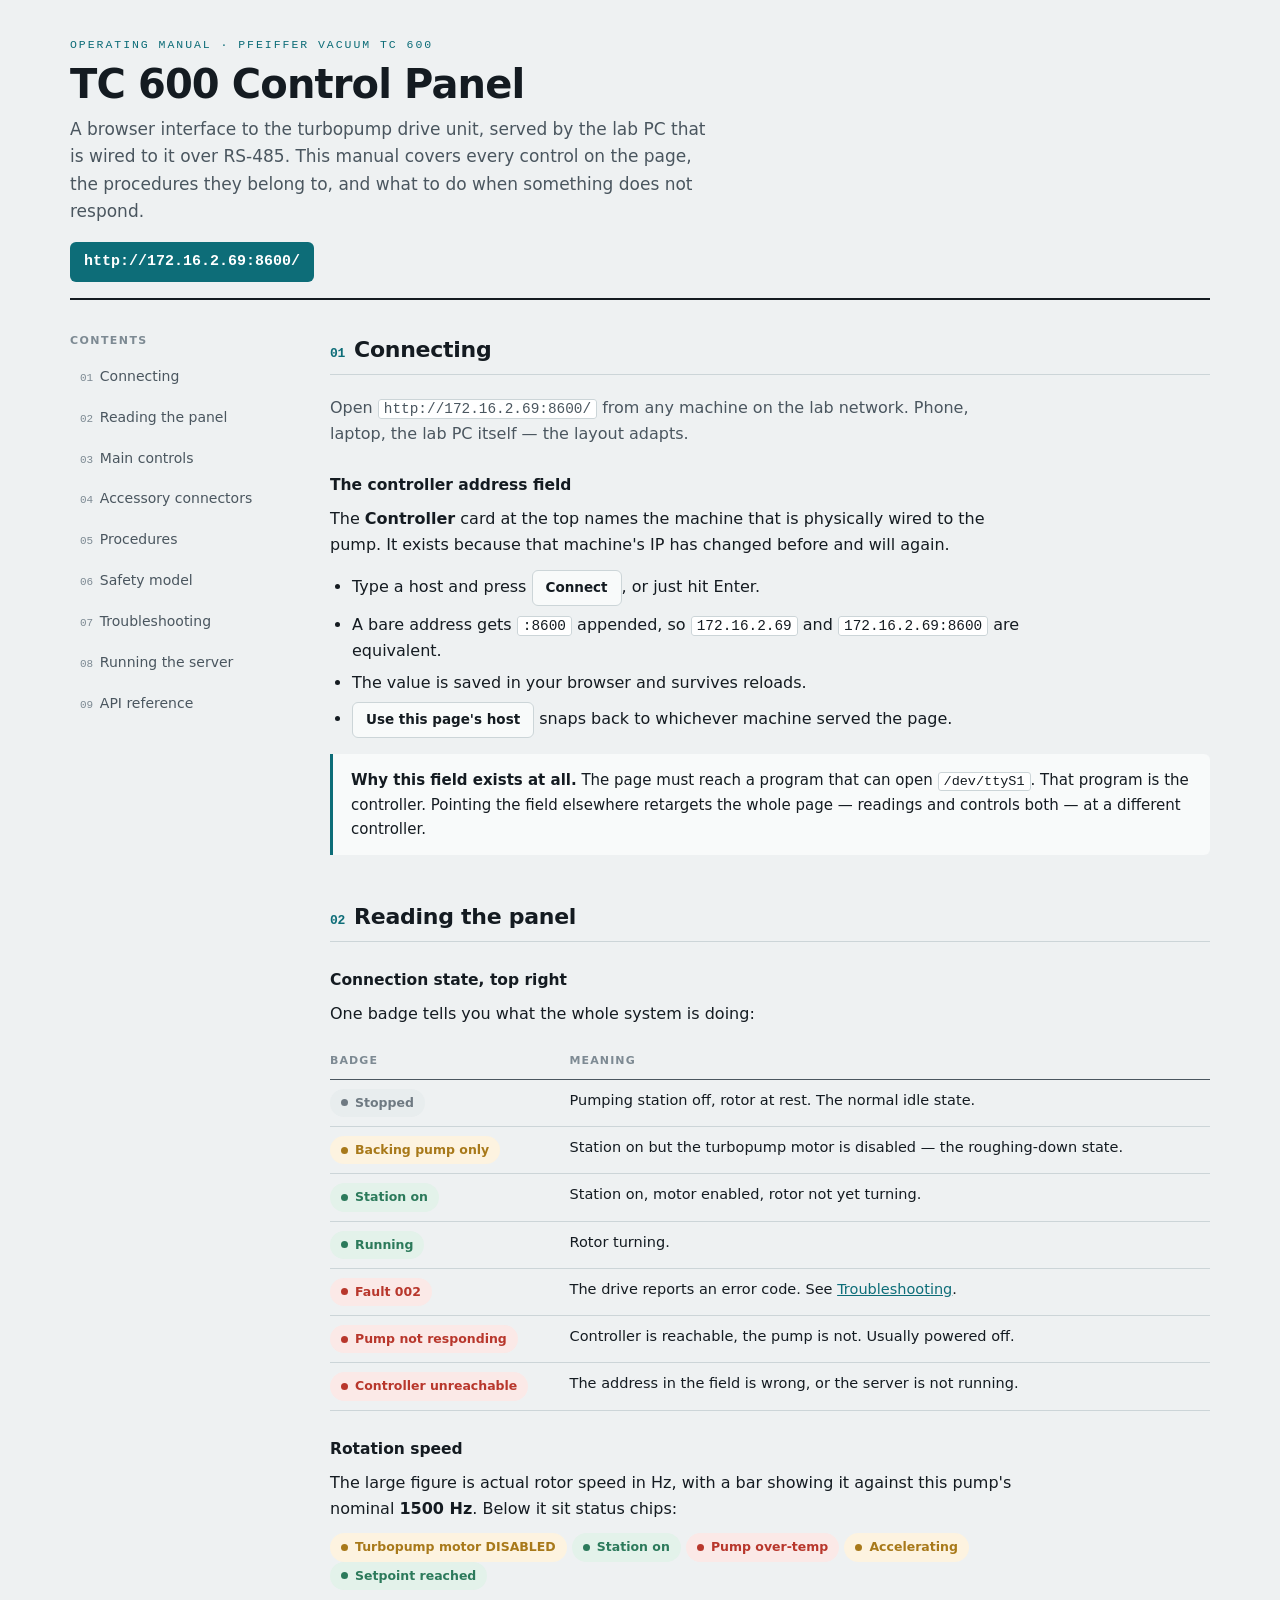
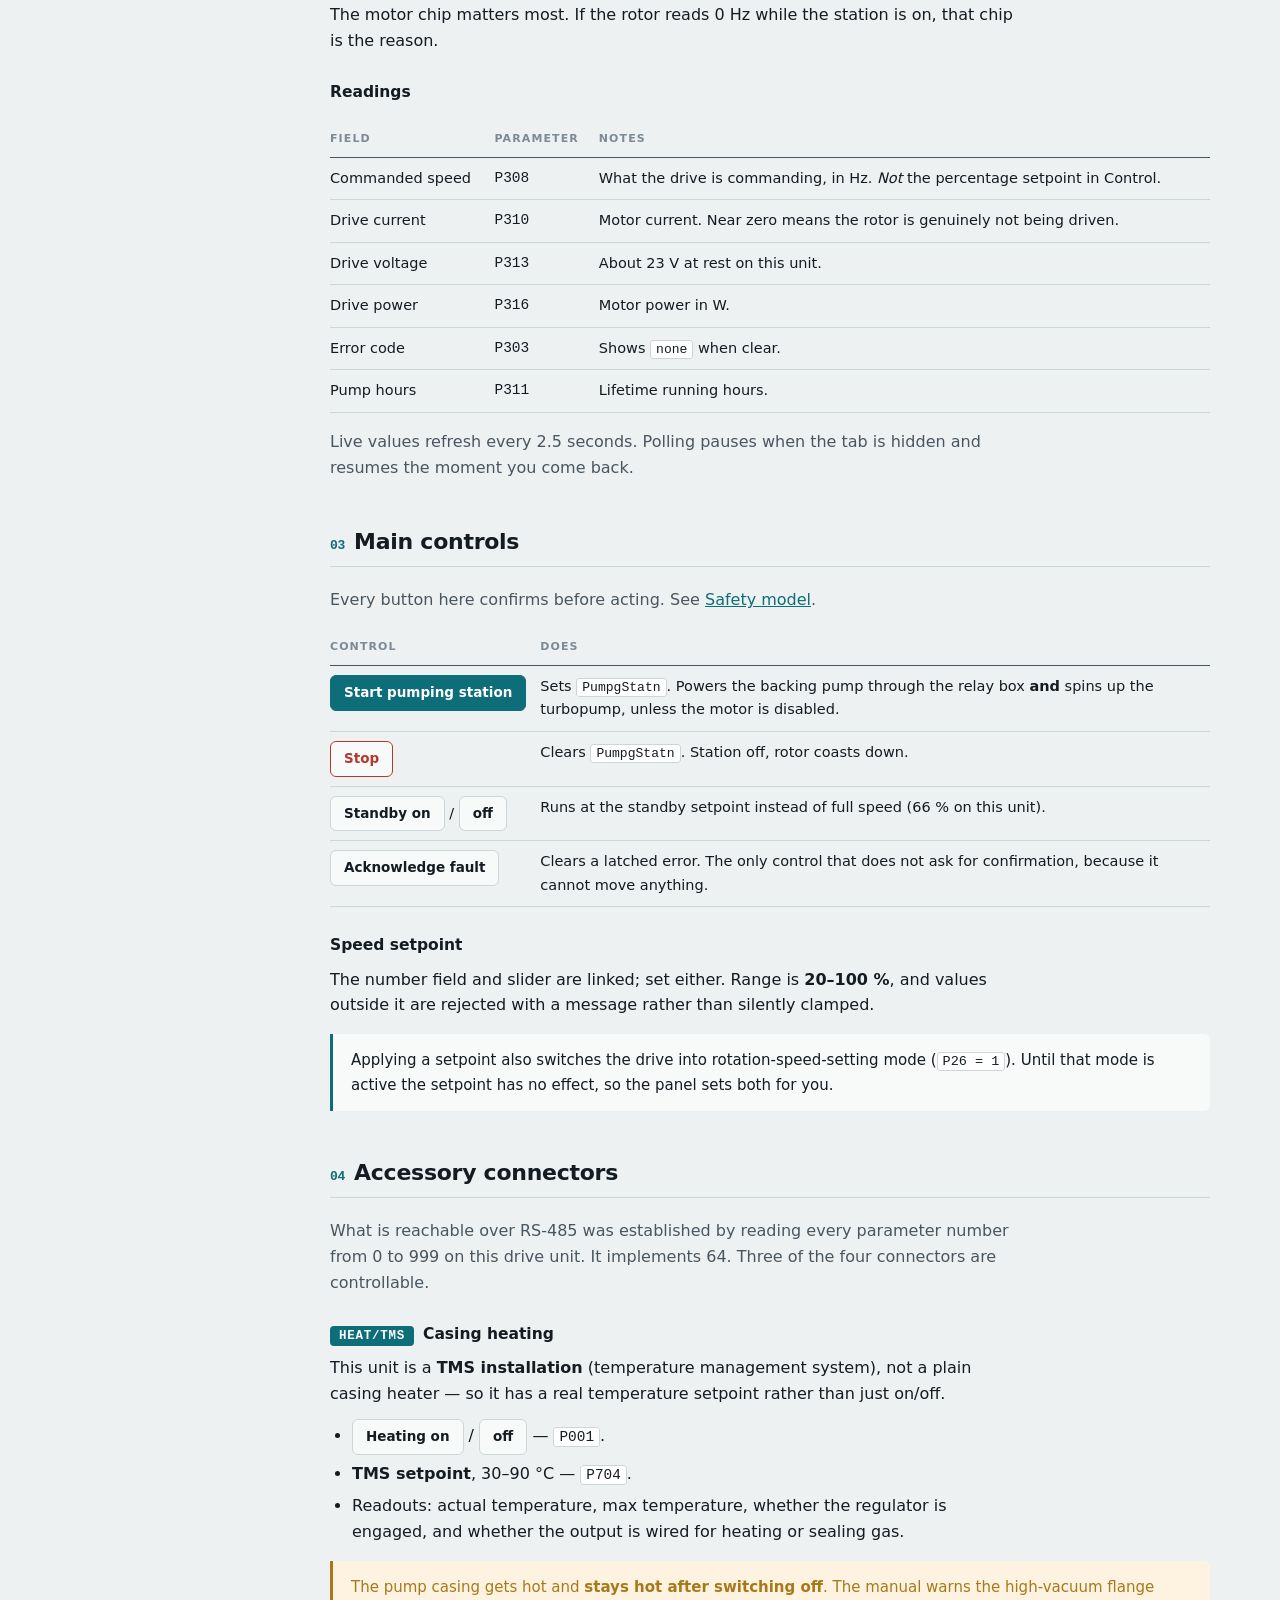
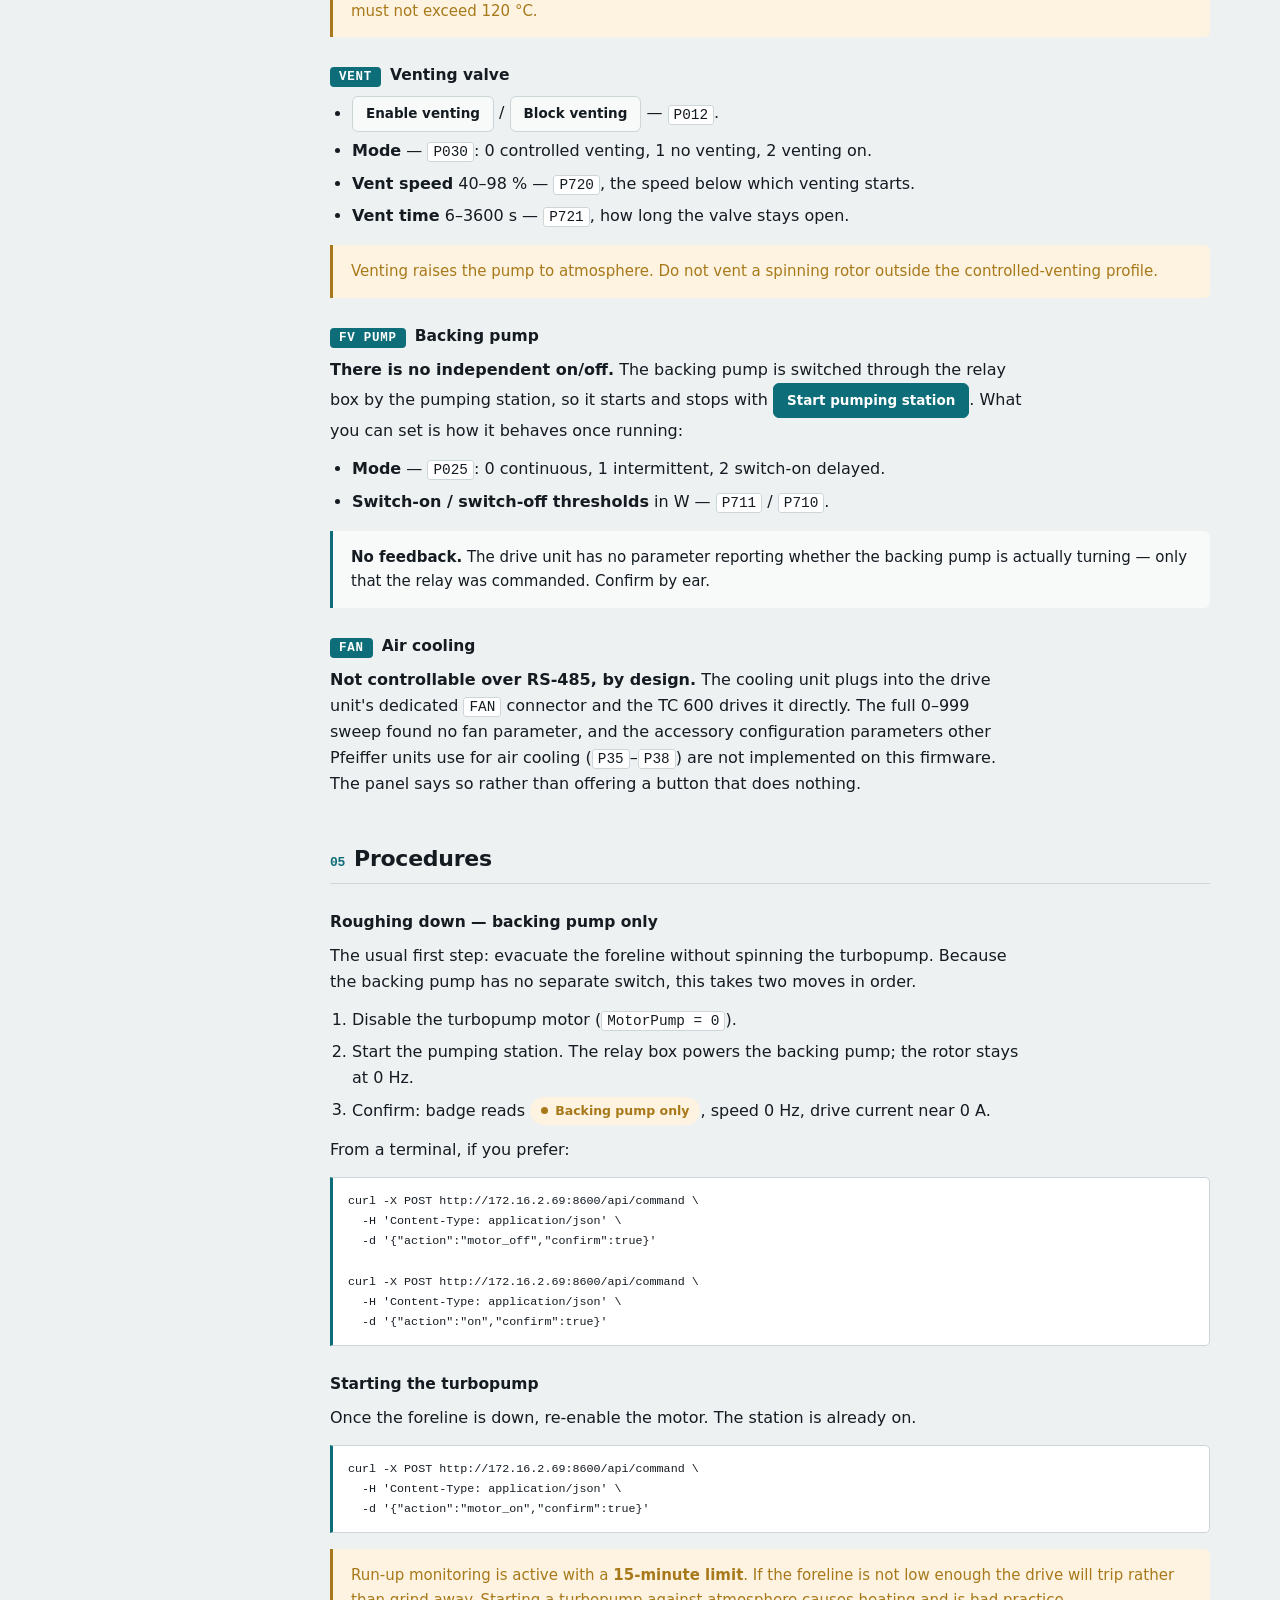
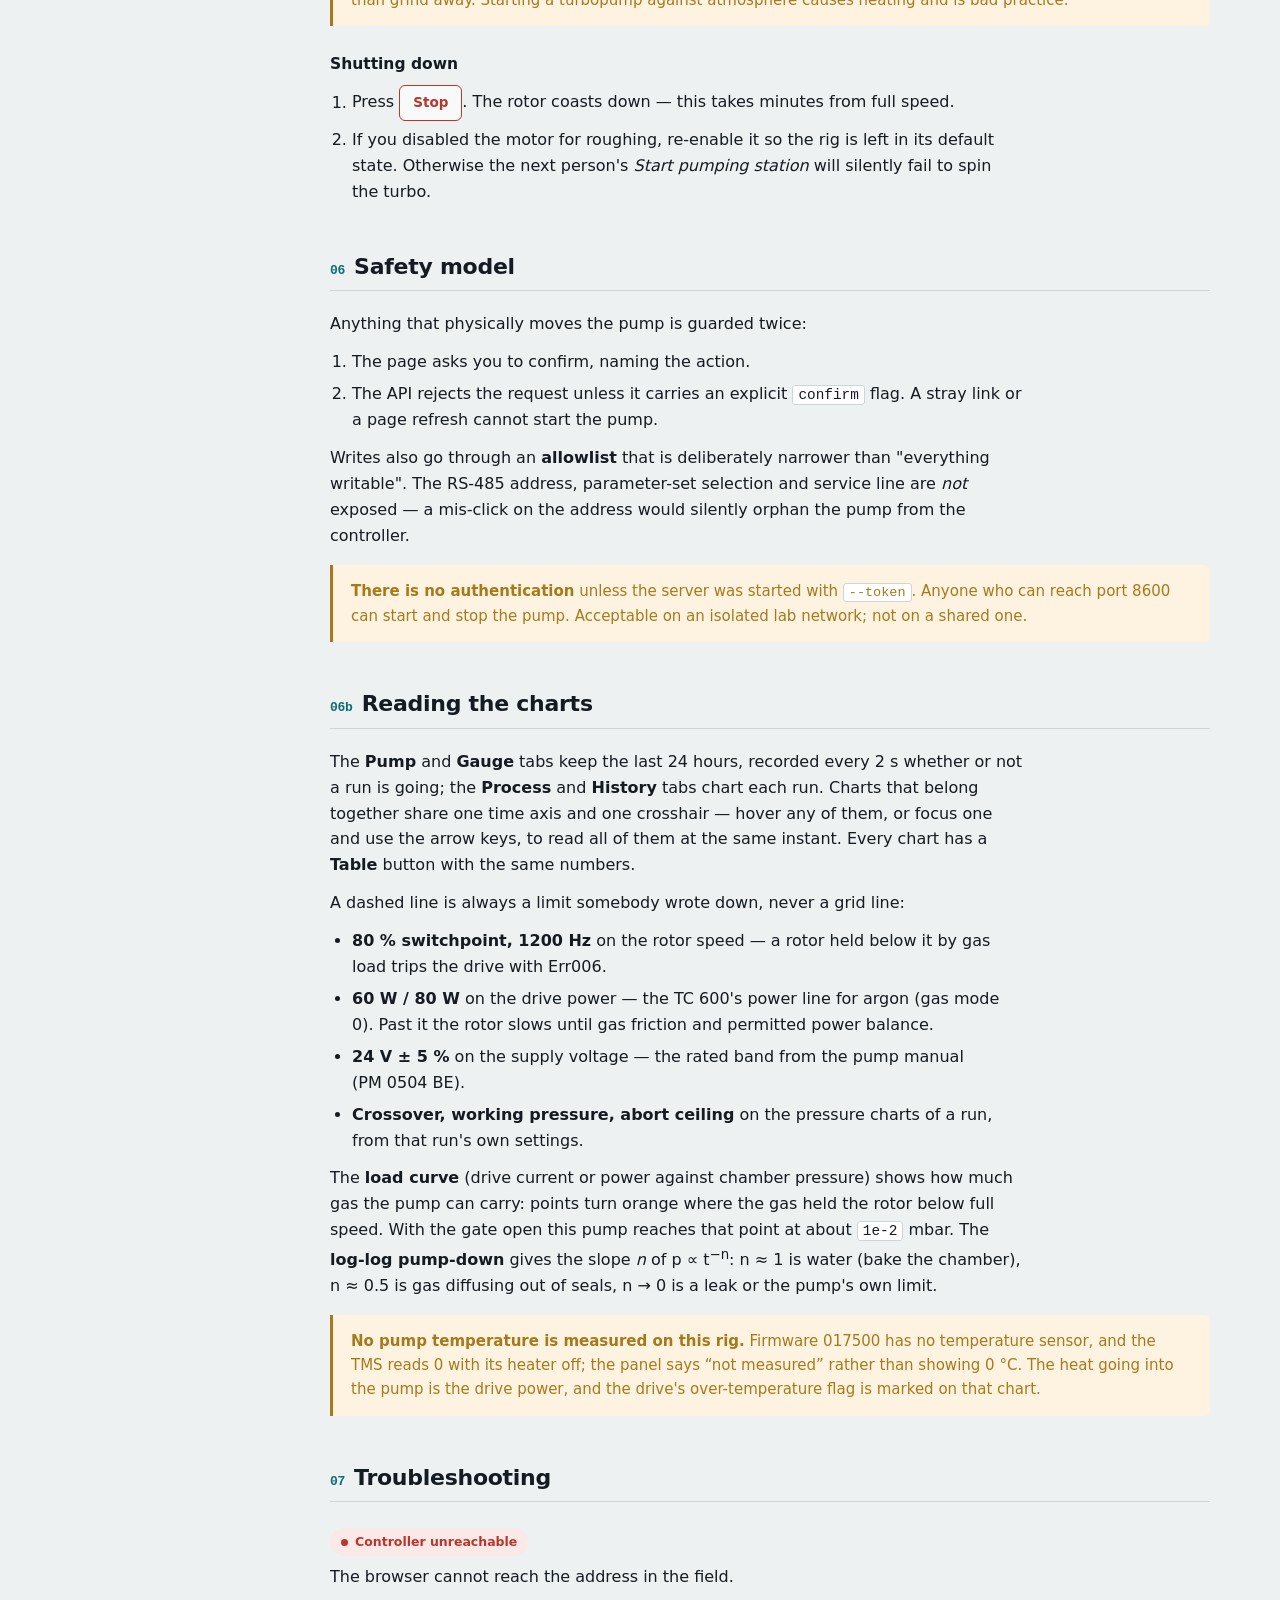
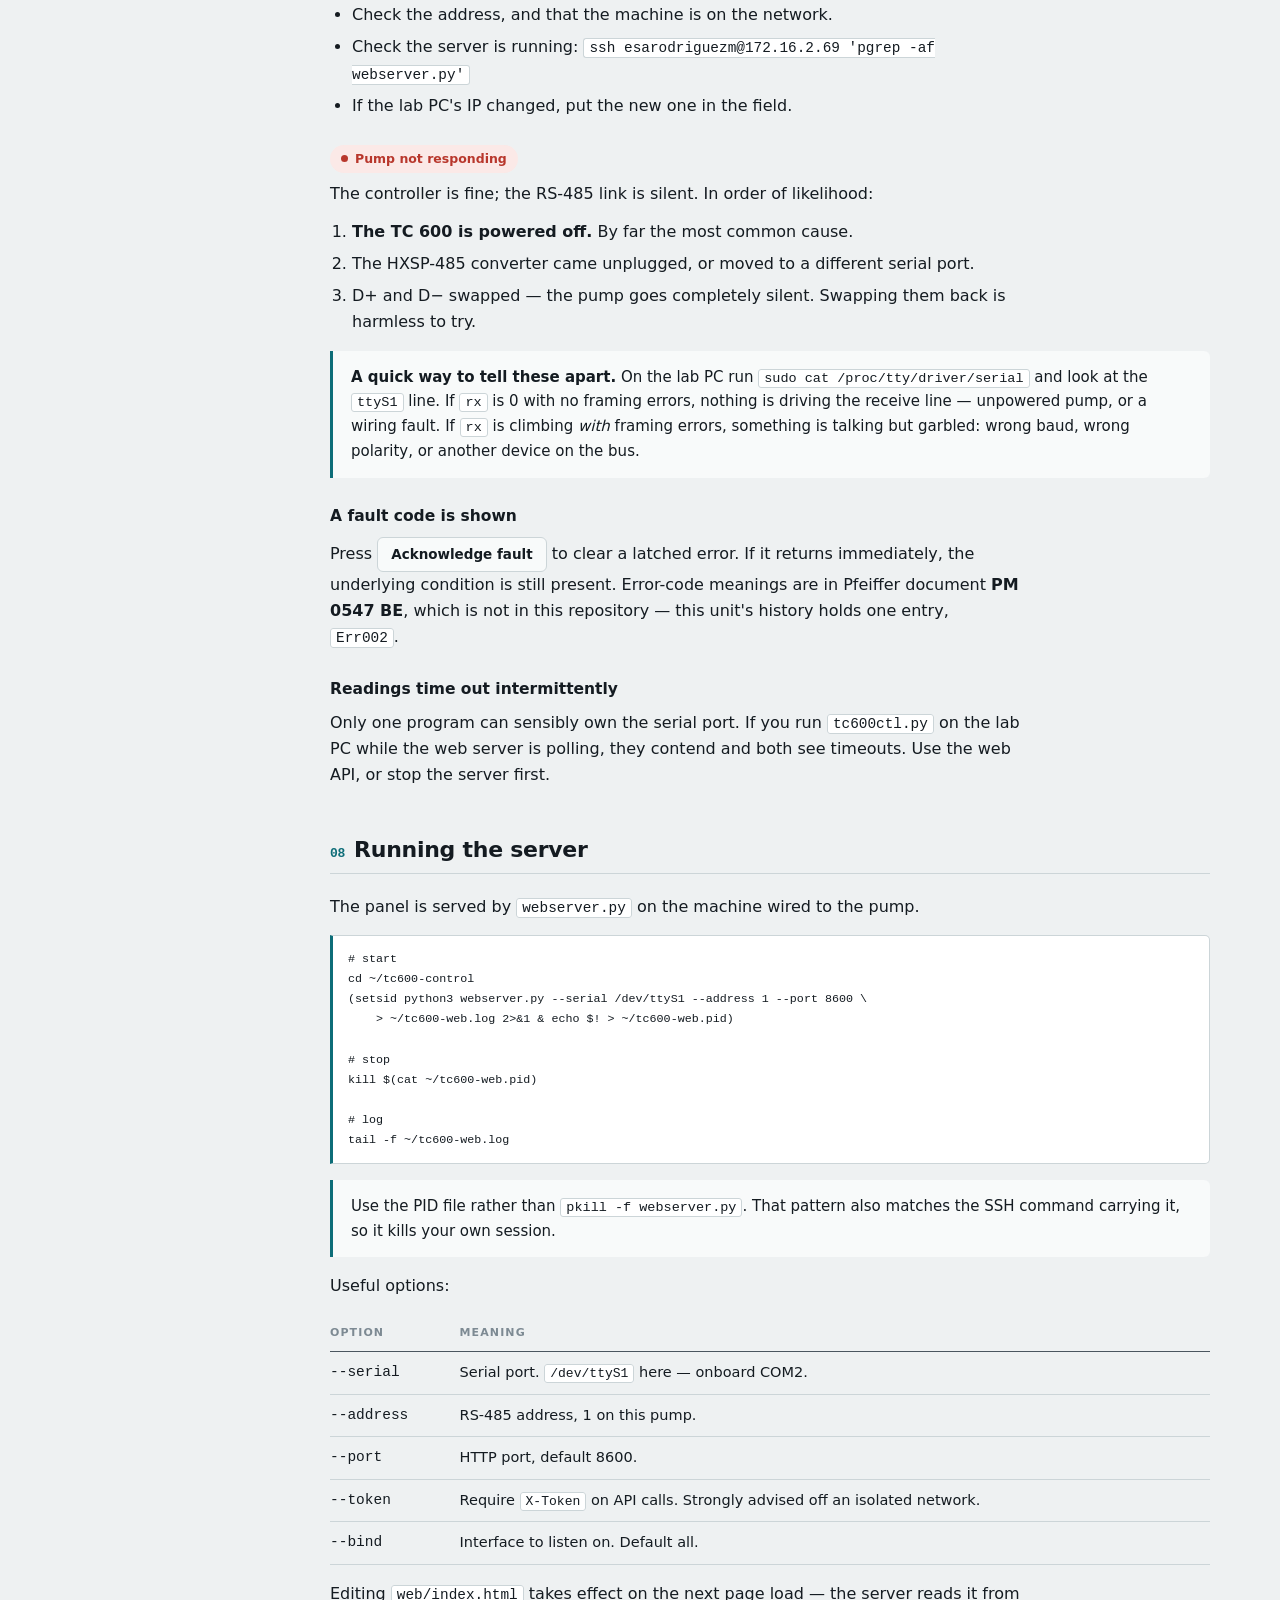
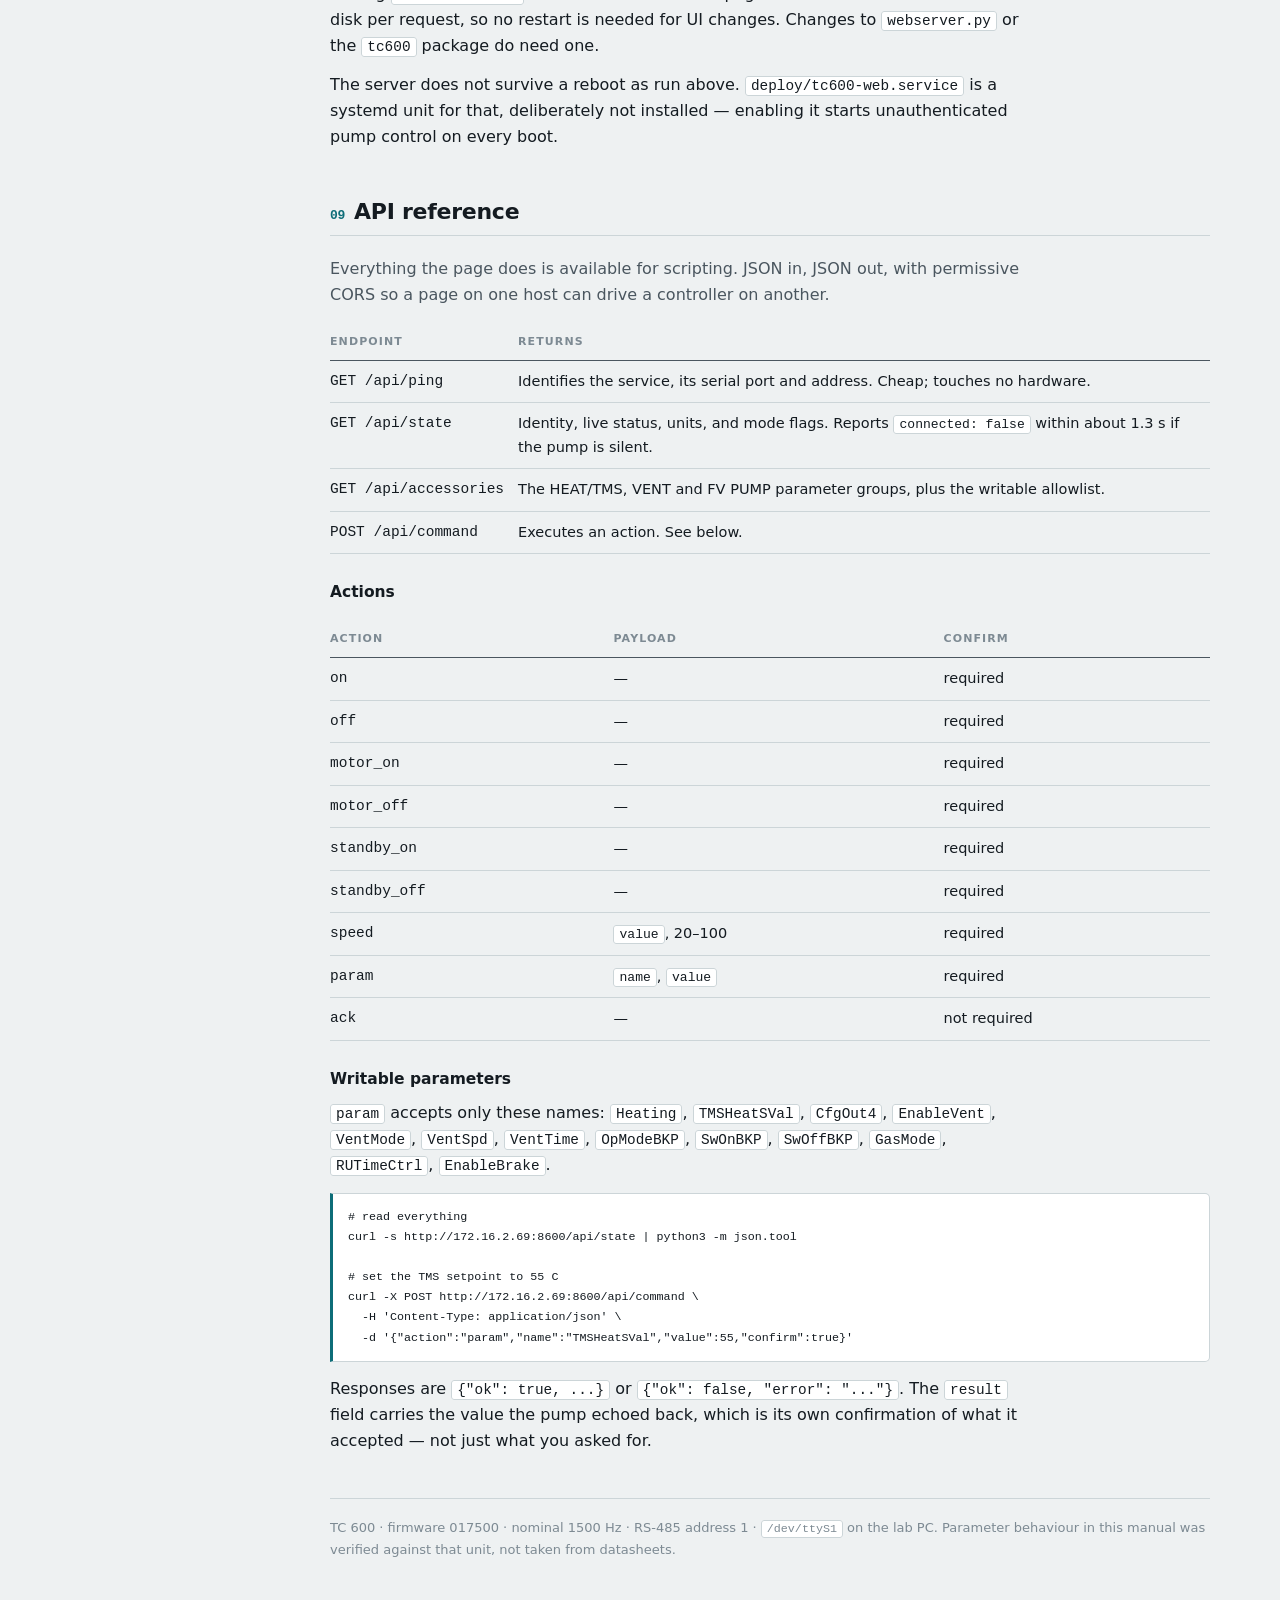
==== commit de9eb060: "Enhance pump management and diagnostics features - Introduced FaultsCard component for better fault " ====
--- a/docs/control-panel-manual.html
+++ b/docs/control-panel-manual.html
@@ -144,7 +144,7 @@
       wired to it over RS-485. This manual covers every control on the page, the
       procedures they belong to, and what to do when something does not respond.
     </p>
-    <div class="urlbar">http://172.16.2.62:8600/</div>
+    <div class="urlbar">http://172.16.2.69:8600/</div>
   </header>
 
   <div class="layout">
@@ -170,7 +170,7 @@
       <h2><span class="num">01</span>Connecting</h2>
       <hr class="sechr">
       <p class="lede">
-        Open <code>http://172.16.2.62:8600/</code> from any machine on the lab
+        Open <code>http://172.16.2.69:8600/</code> from any machine on the lab
         network. Phone, laptop, the lab PC itself &mdash; the layout adapts.
       </p>
 
@@ -182,8 +182,8 @@
       </p>
       <ul>
         <li>Type a host and press <span class="btn">Connect</span>, or just hit Enter.</li>
-        <li>A bare address gets <code>:8600</code> appended, so <code>172.16.2.62</code>
-            and <code>172.16.2.62:8600</code> are equivalent.</li>
+        <li>A bare address gets <code>:8600</code> appended, so <code>172.16.2.69</code>
+            and <code>172.16.2.69:8600</code> are equivalent.</li>
         <li>The value is saved in your browser and survives reloads.</li>
         <li><span class="btn">Use this page's host</span> snaps back to whichever
             machine served the page.</li>
@@ -389,17 +389,17 @@
             speed 0 Hz, drive current near 0 A.</li>
       </ol>
       <p>From a terminal, if you prefer:</p>
-<pre><code>curl -X POST http://172.16.2.62:8600/api/command \
+<pre><code>curl -X POST http://172.16.2.69:8600/api/command \
   -H 'Content-Type: application/json' \
   -d '{"action":"motor_off","confirm":true}'
 
-curl -X POST http://172.16.2.62:8600/api/command \
+curl -X POST http://172.16.2.69:8600/api/command \
   -H 'Content-Type: application/json' \
   -d '{"action":"on","confirm":true}'</code></pre>
 
       <h3>Starting the turbopump</h3>
       <p>Once the foreline is down, re-enable the motor. The station is already on.</p>
-<pre><code>curl -X POST http://172.16.2.62:8600/api/command \
+<pre><code>curl -X POST http://172.16.2.69:8600/api/command \
   -H 'Content-Type: application/json' \
   -d '{"action":"motor_on","confirm":true}'</code></pre>
       <div class="caution">
@@ -440,6 +440,47 @@
       </div>
     </section>
 
+    <!-- 6b ----------------------------------------------------------------->
+    <section id="charts">
+      <h2><span class="num">06b</span>Reading the charts</h2>
+      <hr class="sechr">
+      <p>
+        The <strong>Pump</strong> and <strong>Gauge</strong> tabs keep the last 24 hours,
+        recorded every 2 s whether or not a run is going; the <strong>Process</strong> and
+        <strong>History</strong> tabs chart each run. Charts that belong together share one
+        time axis and one crosshair &mdash; hover any of them, or focus one and use the
+        arrow keys, to read all of them at the same instant. Every chart has a
+        <strong>Table</strong> button with the same numbers.
+      </p>
+      <p>A dashed line is always a limit somebody wrote down, never a grid line:</p>
+      <ul>
+        <li><strong>80&nbsp;% switchpoint, 1200&nbsp;Hz</strong> on the rotor speed &mdash; a
+            rotor held below it by gas load trips the drive with Err006.</li>
+        <li><strong>60&nbsp;W / 80&nbsp;W</strong> on the drive power &mdash; the TC&nbsp;600's
+            power line for argon (gas mode 0). Past it the rotor slows until gas friction and
+            permitted power balance.</li>
+        <li><strong>24&nbsp;V &plusmn;&nbsp;5&nbsp;%</strong> on the supply voltage &mdash; the
+            rated band from the pump manual (PM&nbsp;0504&nbsp;BE).</li>
+        <li><strong>Crossover, working pressure, abort ceiling</strong> on the pressure
+            charts of a run, from that run's own settings.</li>
+      </ul>
+      <p>
+        The <strong>load curve</strong> (drive current or power against chamber pressure)
+        shows how much gas the pump can carry: points turn orange where the gas held the
+        rotor below full speed. With the gate open this pump reaches that point at about
+        <code>1e-2</code>&nbsp;mbar. The <strong>log-log pump-down</strong> gives the slope
+        <em>n</em> of p&nbsp;&prop;&nbsp;t<sup>&minus;n</sup>: n&nbsp;&asymp;&nbsp;1 is water
+        (bake the chamber), n&nbsp;&asymp;&nbsp;0.5 is gas diffusing out of seals,
+        n&nbsp;&rarr;&nbsp;0 is a leak or the pump's own limit.
+      </p>
+      <div class="caution">
+        <strong>No pump temperature is measured on this rig.</strong> Firmware 017500 has no
+        temperature sensor, and the TMS reads 0 with its heater off; the panel says
+        &ldquo;not measured&rdquo; rather than showing 0&nbsp;&deg;C. The heat going into the
+        pump is the drive power, and the drive's over-temperature flag is marked on that chart.
+      </div>
+    </section>
+
     <!-- 7 ------------------------------------------------------------------>
     <section id="trouble">
       <h2><span class="num">07</span>Troubleshooting</h2>
@@ -449,7 +490,7 @@
       <p>The browser cannot reach the address in the field.</p>
       <ul>
         <li>Check the address, and that the machine is on the network.</li>
-        <li>Check the server is running: <code>ssh esarodriguezm@172.16.2.62 'pgrep -af webserver.py'</code></li>
+        <li>Check the server is running: <code>ssh esarodriguezm@172.16.2.69 'pgrep -af webserver.py'</code></li>
         <li>If the lab PC's IP changed, put the new one in the field.</li>
       </ul>
 
@@ -580,10 +621,10 @@
         <code>EnableBrake</code>.
       </p>
 <pre><code># read everything
-curl -s http://172.16.2.62:8600/api/state | python3 -m json.tool
+curl -s http://172.16.2.69:8600/api/state | python3 -m json.tool
 
 # set the TMS setpoint to 55 C
-curl -X POST http://172.16.2.62:8600/api/command \
+curl -X POST http://172.16.2.69:8600/api/command \
   -H 'Content-Type: application/json' \
   -d '{"action":"param","name":"TMSHeatSVal","value":55,"confirm":true}'</code></pre>
       <p>
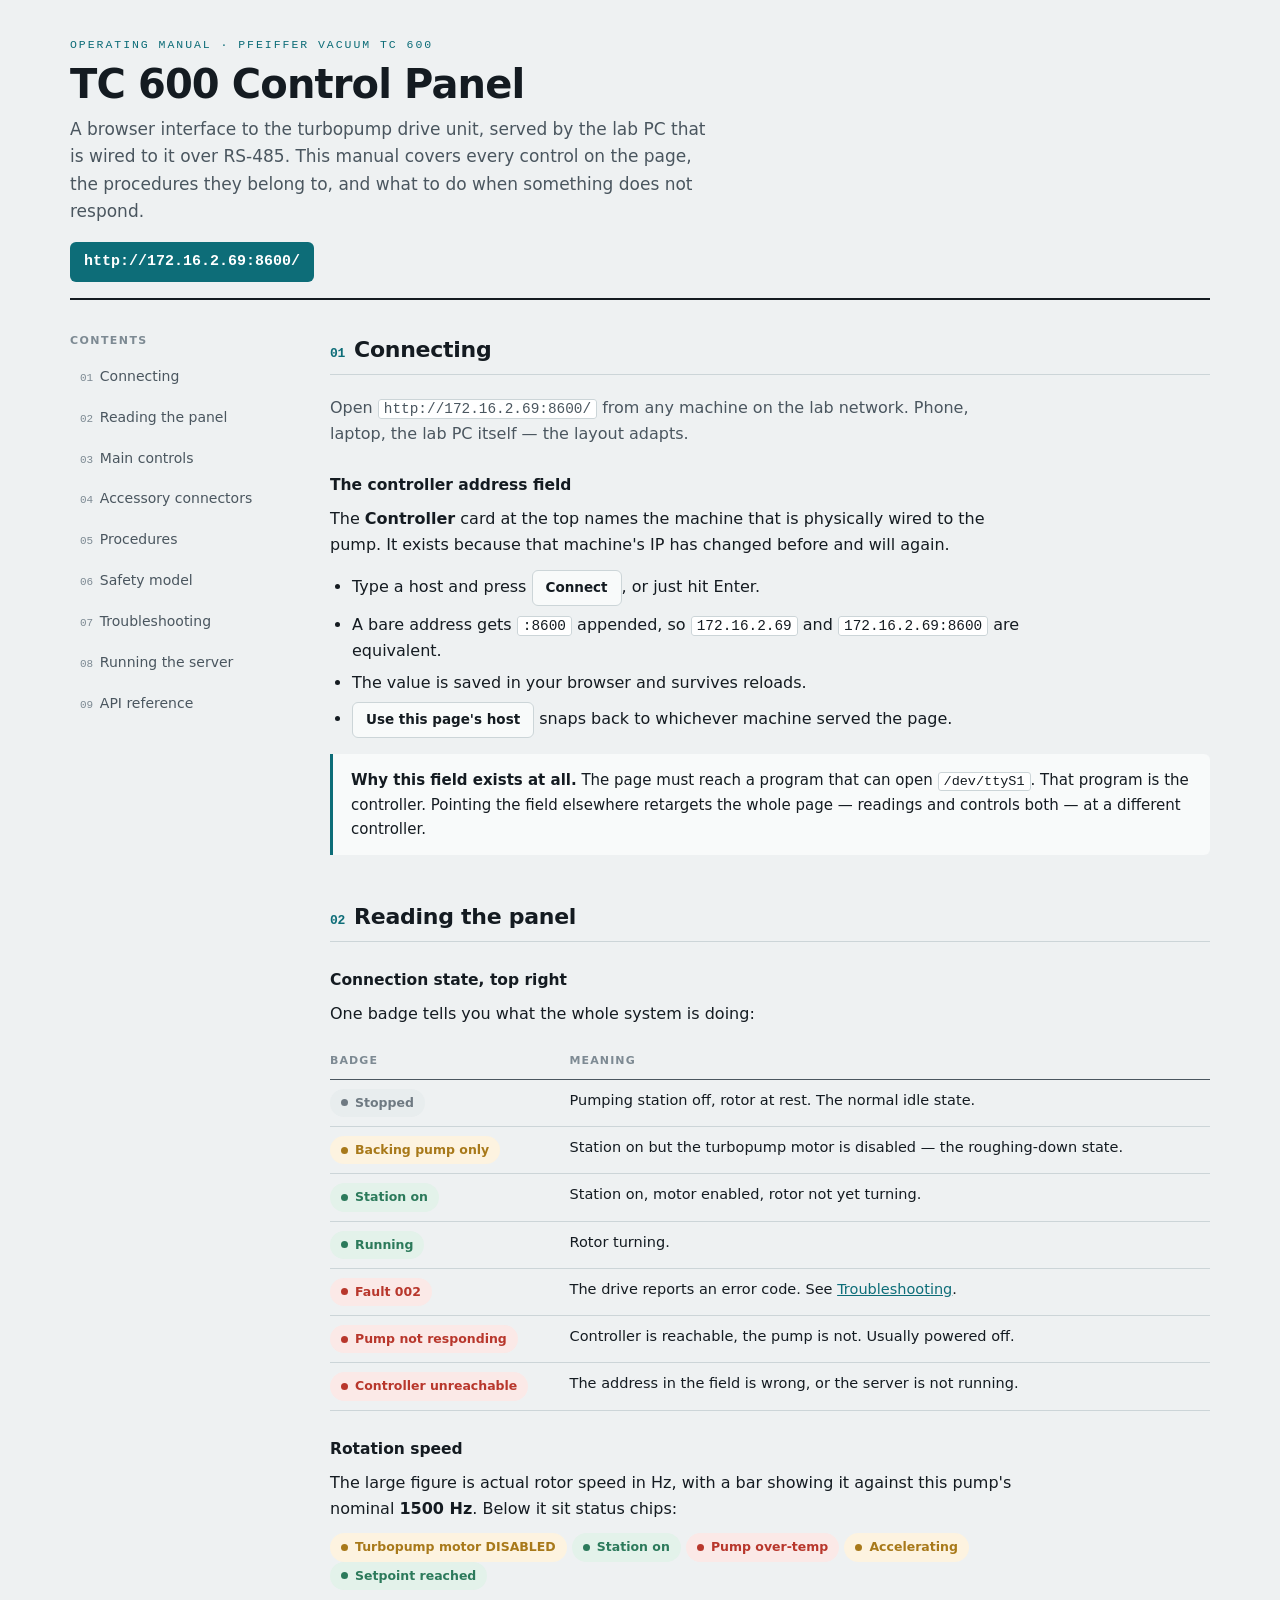
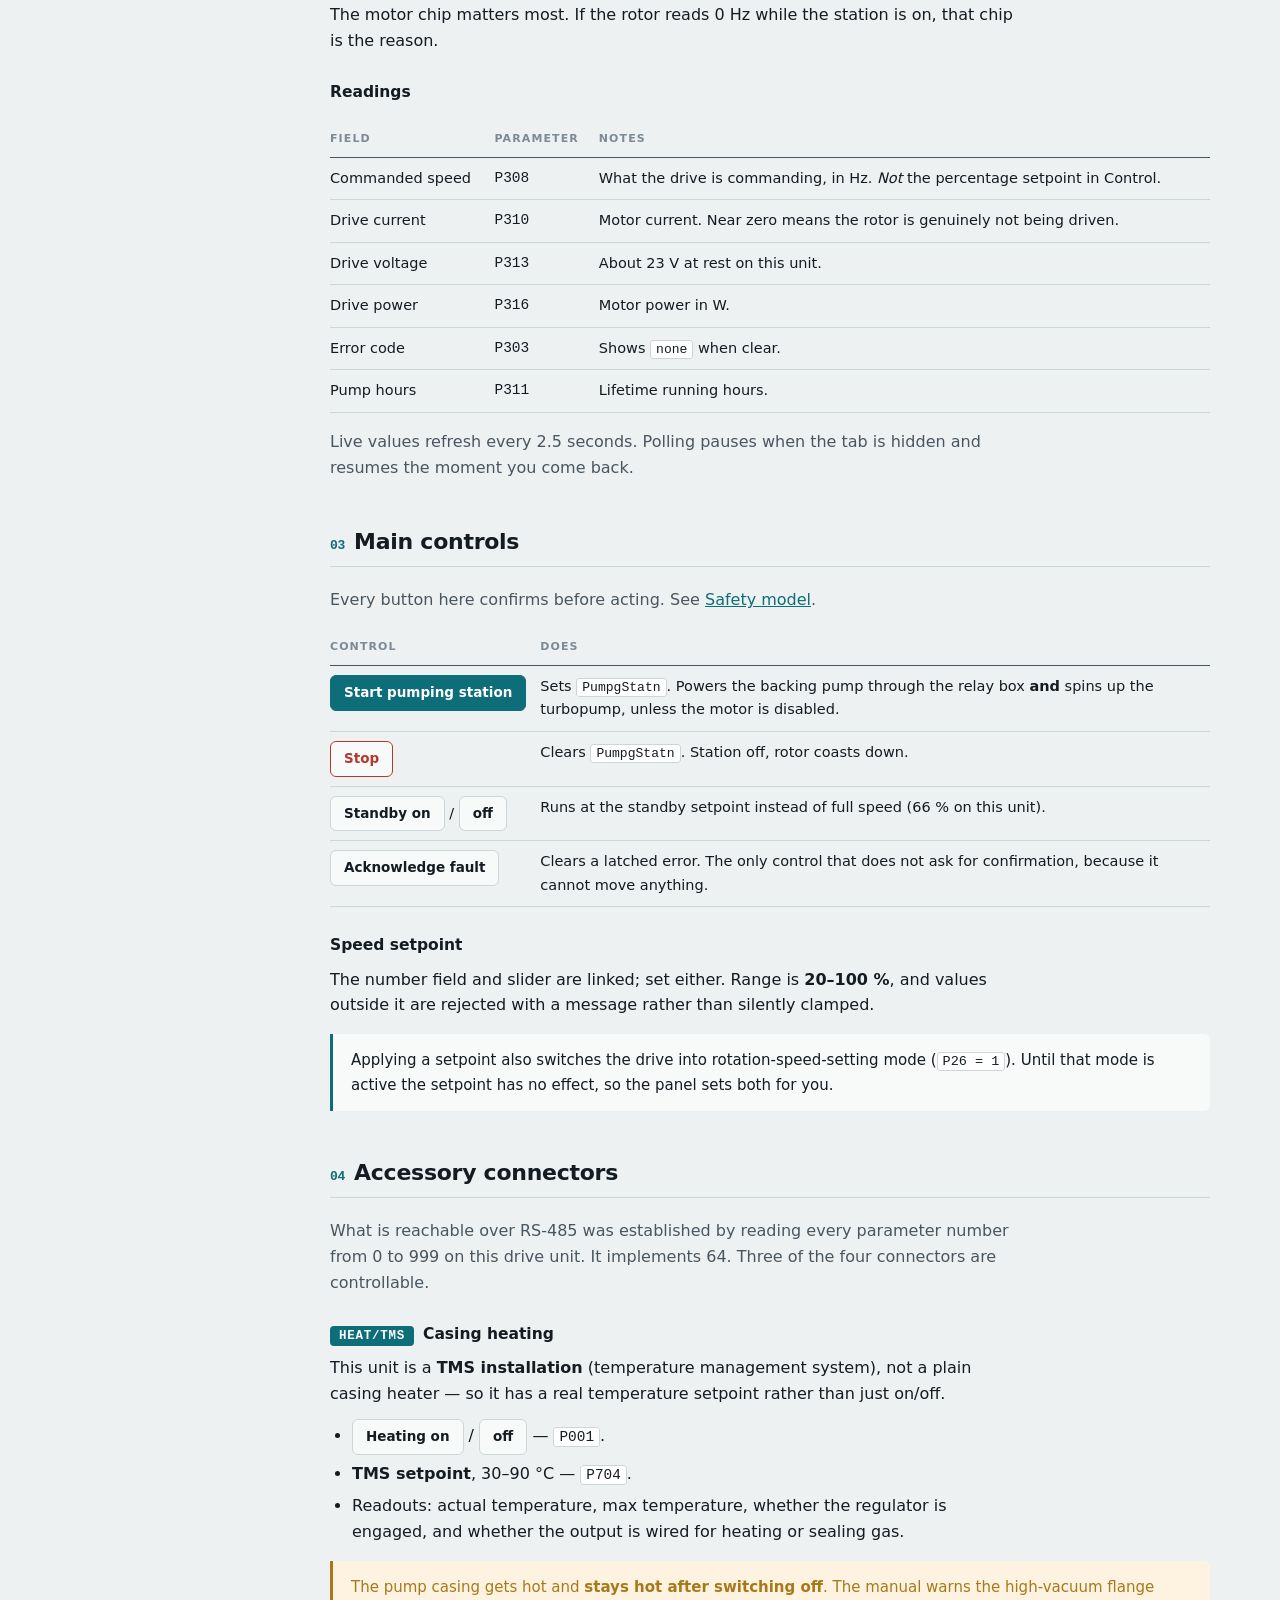
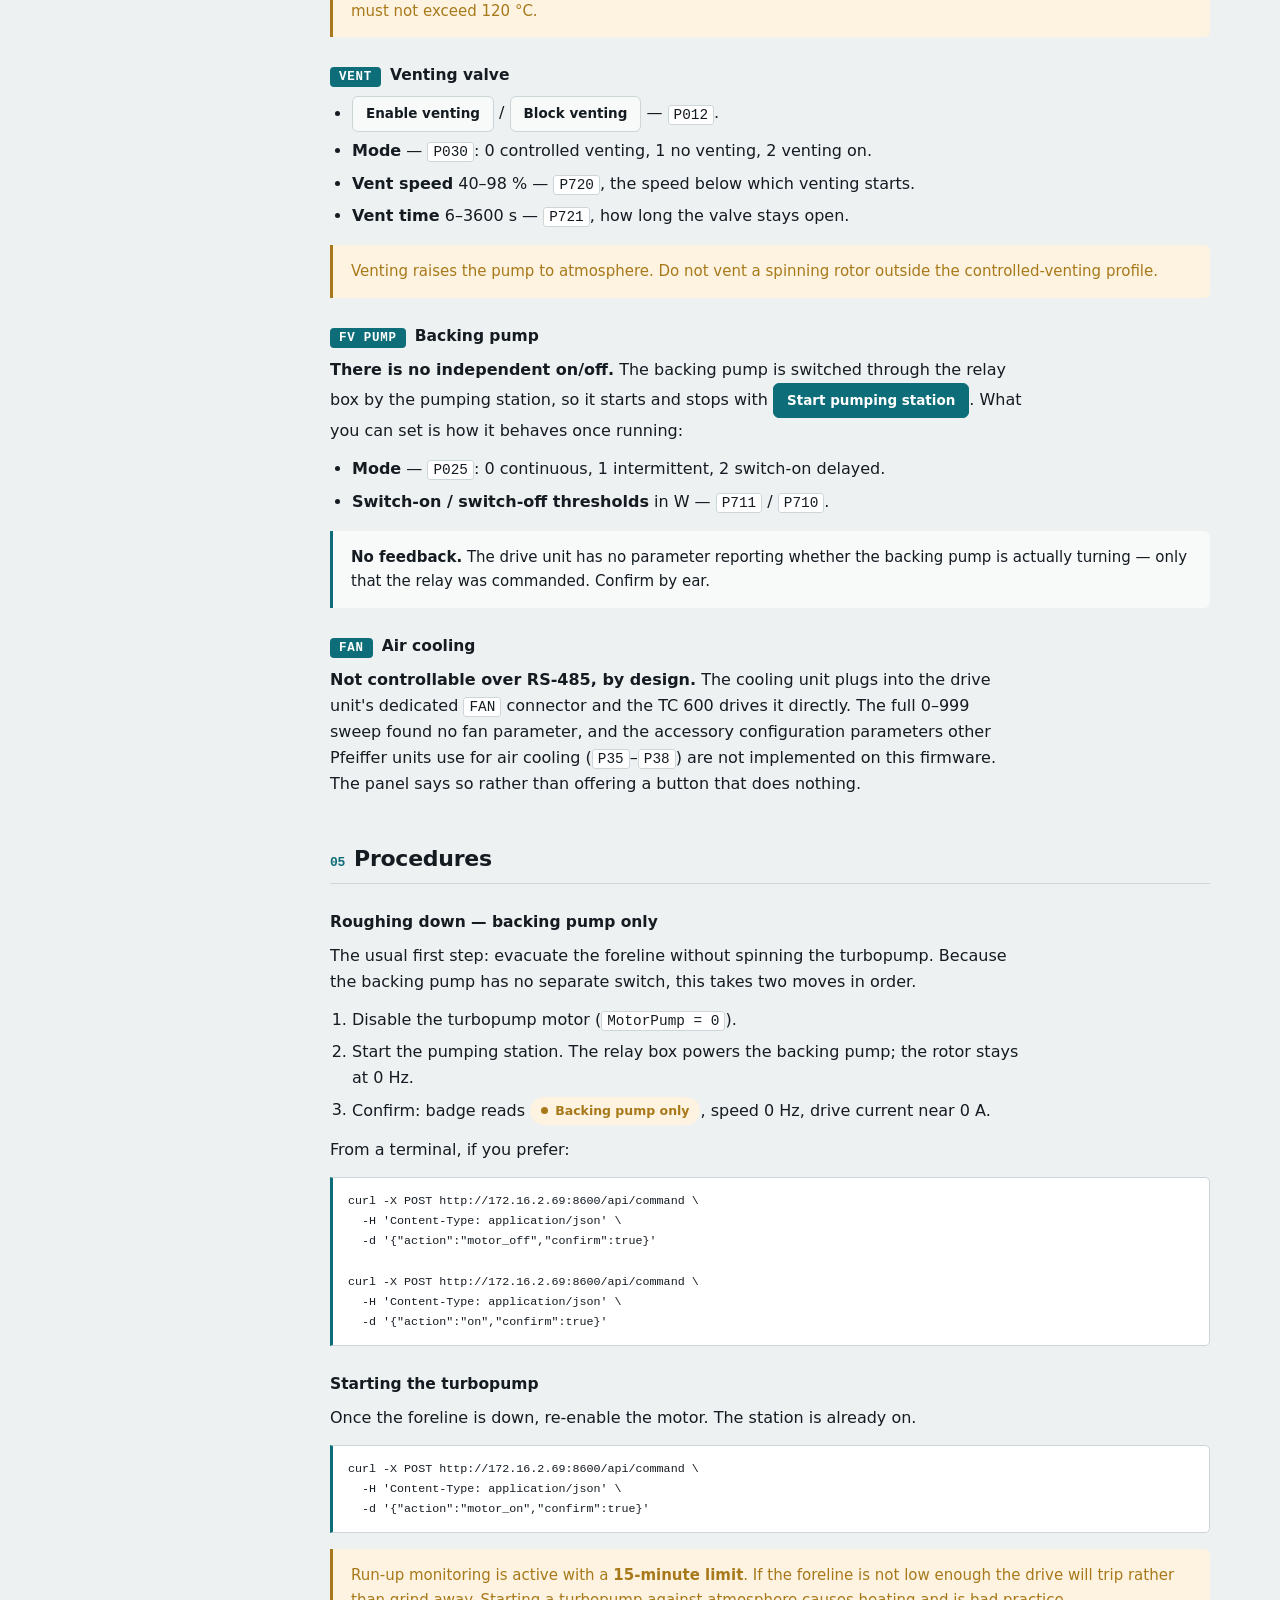
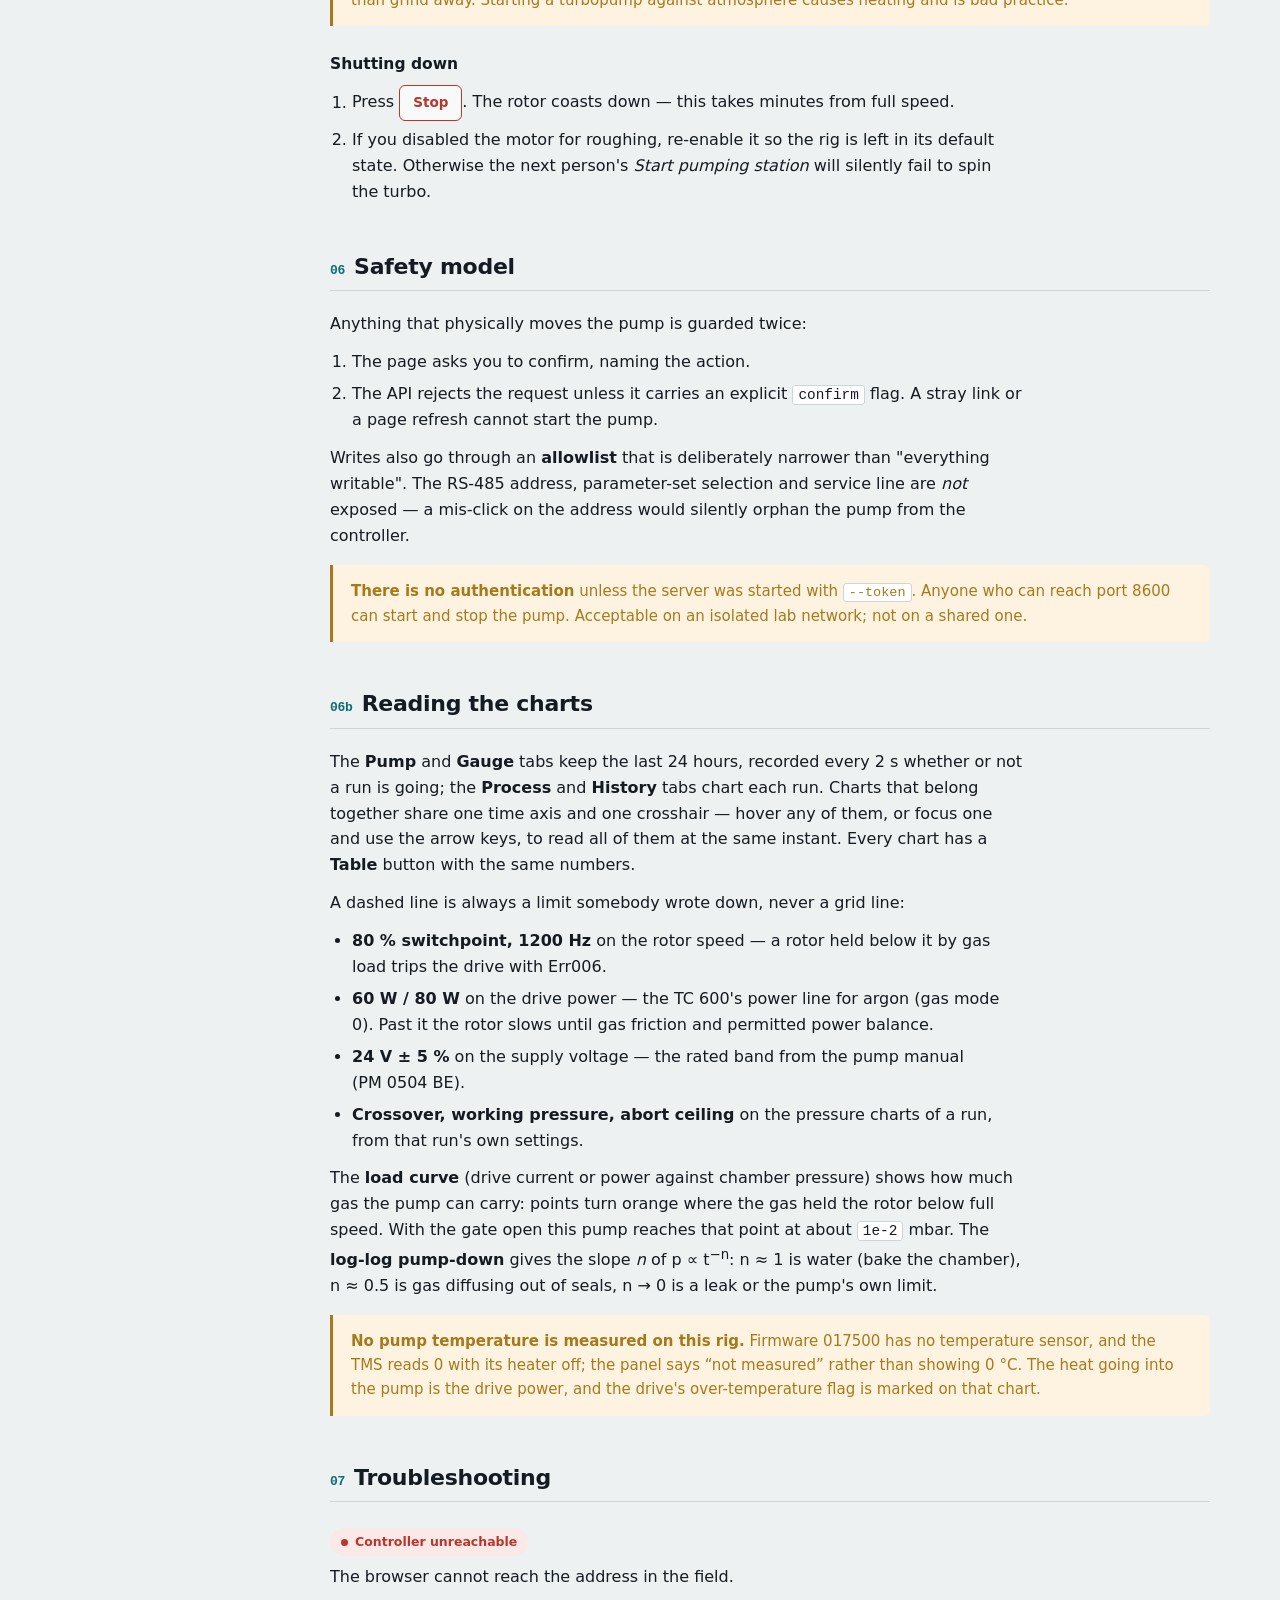
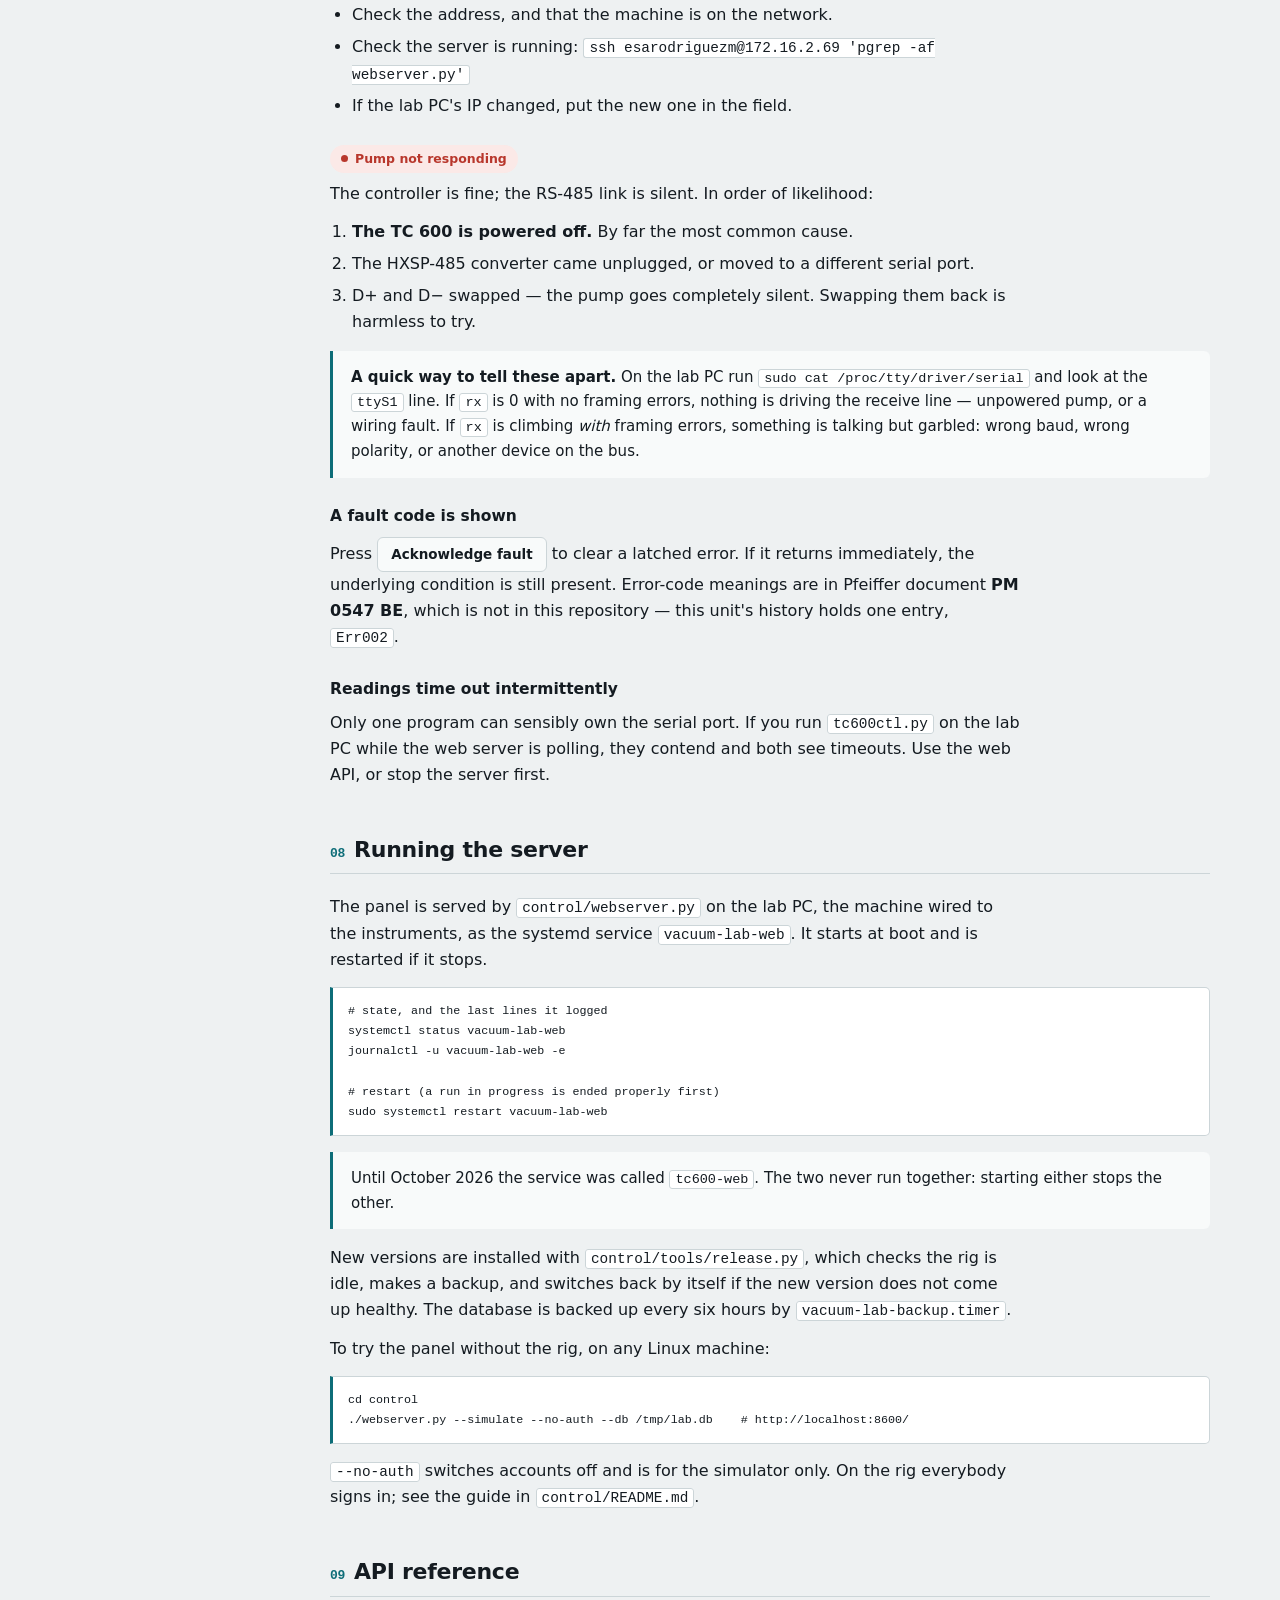
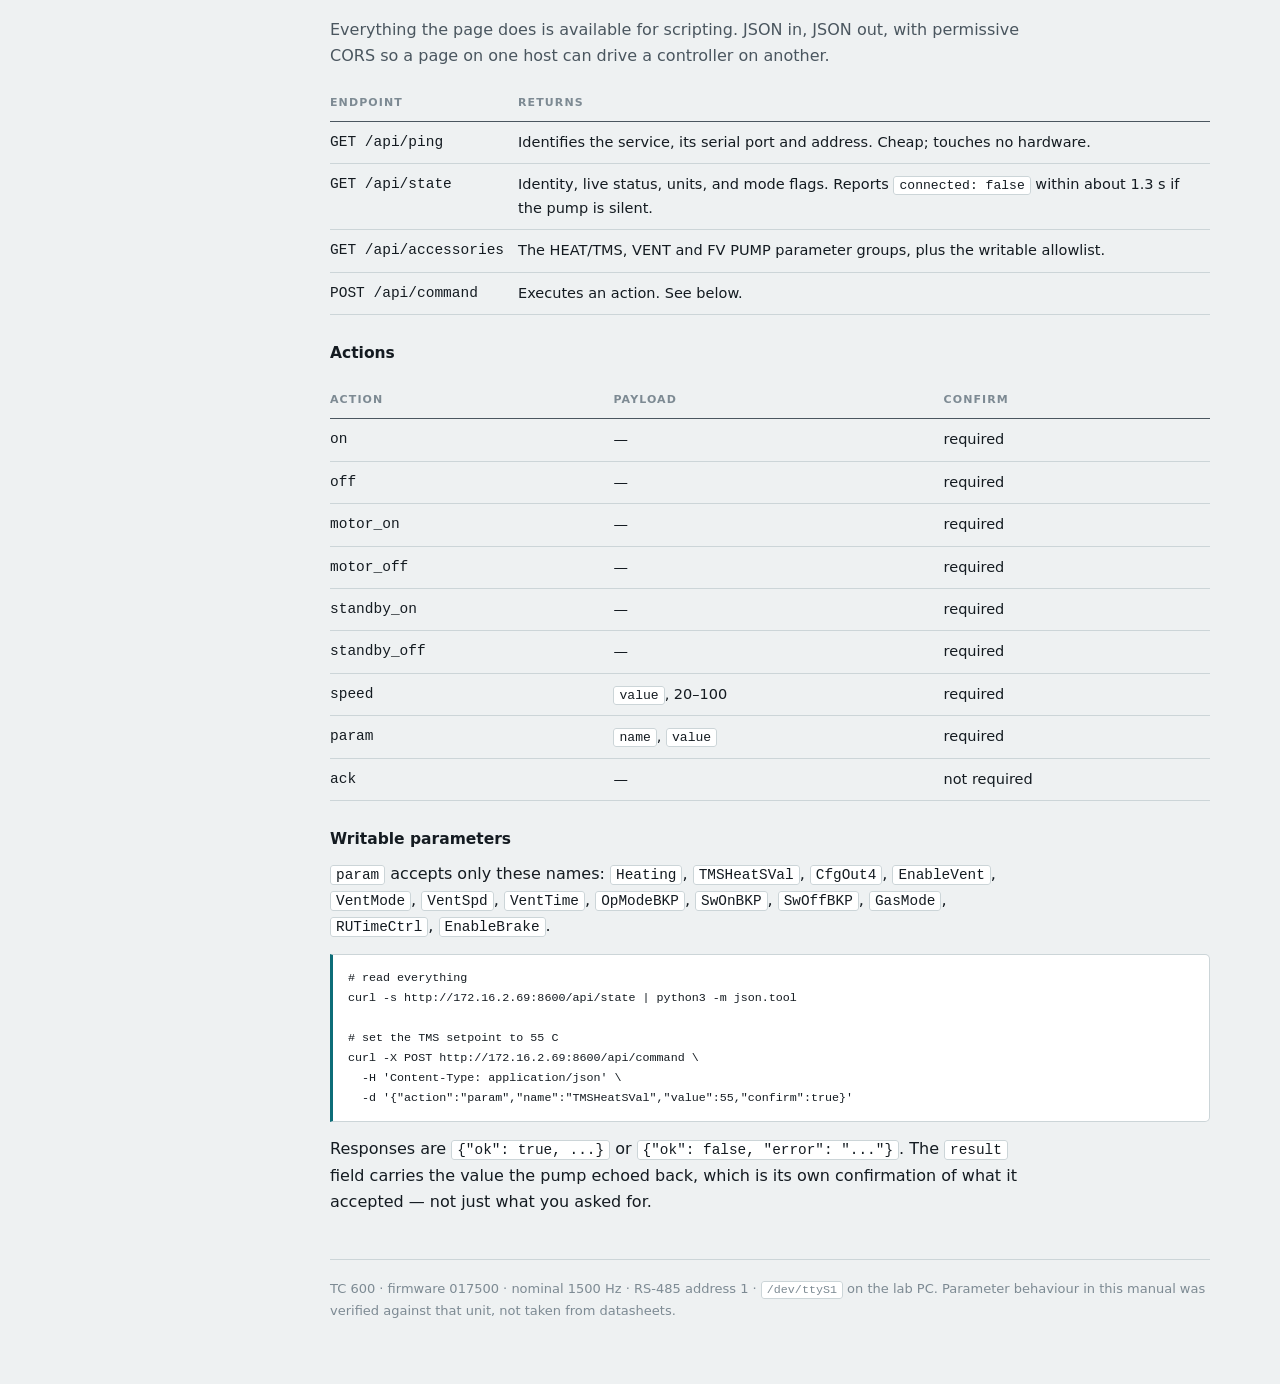
==== commit 86a476e2: "Describe each chamber's instruments in its own file, group the drivers and rename the services - Add" ====
--- a/docs/control-panel-manual.html
+++ b/docs/control-panel-manual.html
@@ -532,43 +532,29 @@
     <section id="server">
       <h2><span class="num">08</span>Running the server</h2>
       <hr class="sechr">
-      <p>The panel is served by <code>webserver.py</code> on the machine wired to the pump.</p>
-<pre><code># start
-cd ~/tc600-control
-(setsid python3 webserver.py --serial /dev/ttyS1 --address 1 --port 8600 \
-    &gt; ~/tc600-web.log 2&gt;&amp;1 &amp; echo $! &gt; ~/tc600-web.pid)
-
-# stop
-kill $(cat ~/tc600-web.pid)
-
-# log
-tail -f ~/tc600-web.log</code></pre>
+      <p>The panel is served by <code>control/webserver.py</code> on the lab PC, the machine
+        wired to the instruments, as the systemd service <code>vacuum-lab-web</code>. It
+        starts at boot and is restarted if it stops.</p>
+<pre><code># state, and the last lines it logged
+systemctl status vacuum-lab-web
+journalctl -u vacuum-lab-web -e
+
+# restart (a run in progress is ended properly first)
+sudo systemctl restart vacuum-lab-web</code></pre>
       <div class="note">
-        Use the PID file rather than <code>pkill -f webserver.py</code>. That pattern also
-        matches the SSH command carrying it, so it kills your own session.
-      </div>
-      <p>Useful options:</p>
-      <div class="tw">
-        <table>
-          <thead><tr><th>Option</th><th>Meaning</th></tr></thead>
-          <tbody>
-            <tr><td class="k mono">--serial</td><td>Serial port. <code>/dev/ttyS1</code> here &mdash; onboard COM2.</td></tr>
-            <tr><td class="k mono">--address</td><td>RS-485 address, 1 on this pump.</td></tr>
-            <tr><td class="k mono">--port</td><td>HTTP port, default 8600.</td></tr>
-            <tr><td class="k mono">--token</td><td>Require <code>X-Token</code> on API calls. Strongly advised off an isolated network.</td></tr>
-            <tr><td class="k mono">--bind</td><td>Interface to listen on. Default all.</td></tr>
-          </tbody>
-        </table>
-      </div>
-      <p>
-        Editing <code>web/index.html</code> takes effect on the next page load &mdash; the
-        server reads it from disk per request, so no restart is needed for UI changes.
-        Changes to <code>webserver.py</code> or the <code>tc600</code> package do need one.
-      </p>
-      <p>
-        The server does not survive a reboot as run above.
-        <code>deploy/tc600-web.service</code> is a systemd unit for that, deliberately
-        not installed &mdash; enabling it starts unauthenticated pump control on every boot.
+        Until October 2026 the service was called <code>tc600-web</code>. The two never
+        run together: starting either stops the other.
+      </div>
+      <p>New versions are installed with <code>control/tools/release.py</code>, which checks
+        the rig is idle, makes a backup, and switches back by itself if the new version
+        does not come up healthy. The database is backed up every six hours by
+        <code>vacuum-lab-backup.timer</code>.</p>
+      <p>To try the panel without the rig, on any Linux machine:</p>
+<pre><code>cd control
+./webserver.py --simulate --no-auth --db /tmp/lab.db    # http://localhost:8600/</code></pre>
+      <p>
+        <code>--no-auth</code> switches accounts off and is for the simulator only. On the
+        rig everybody signs in; see the guide in <code>control/README.md</code>.
       </p>
     </section>
 
